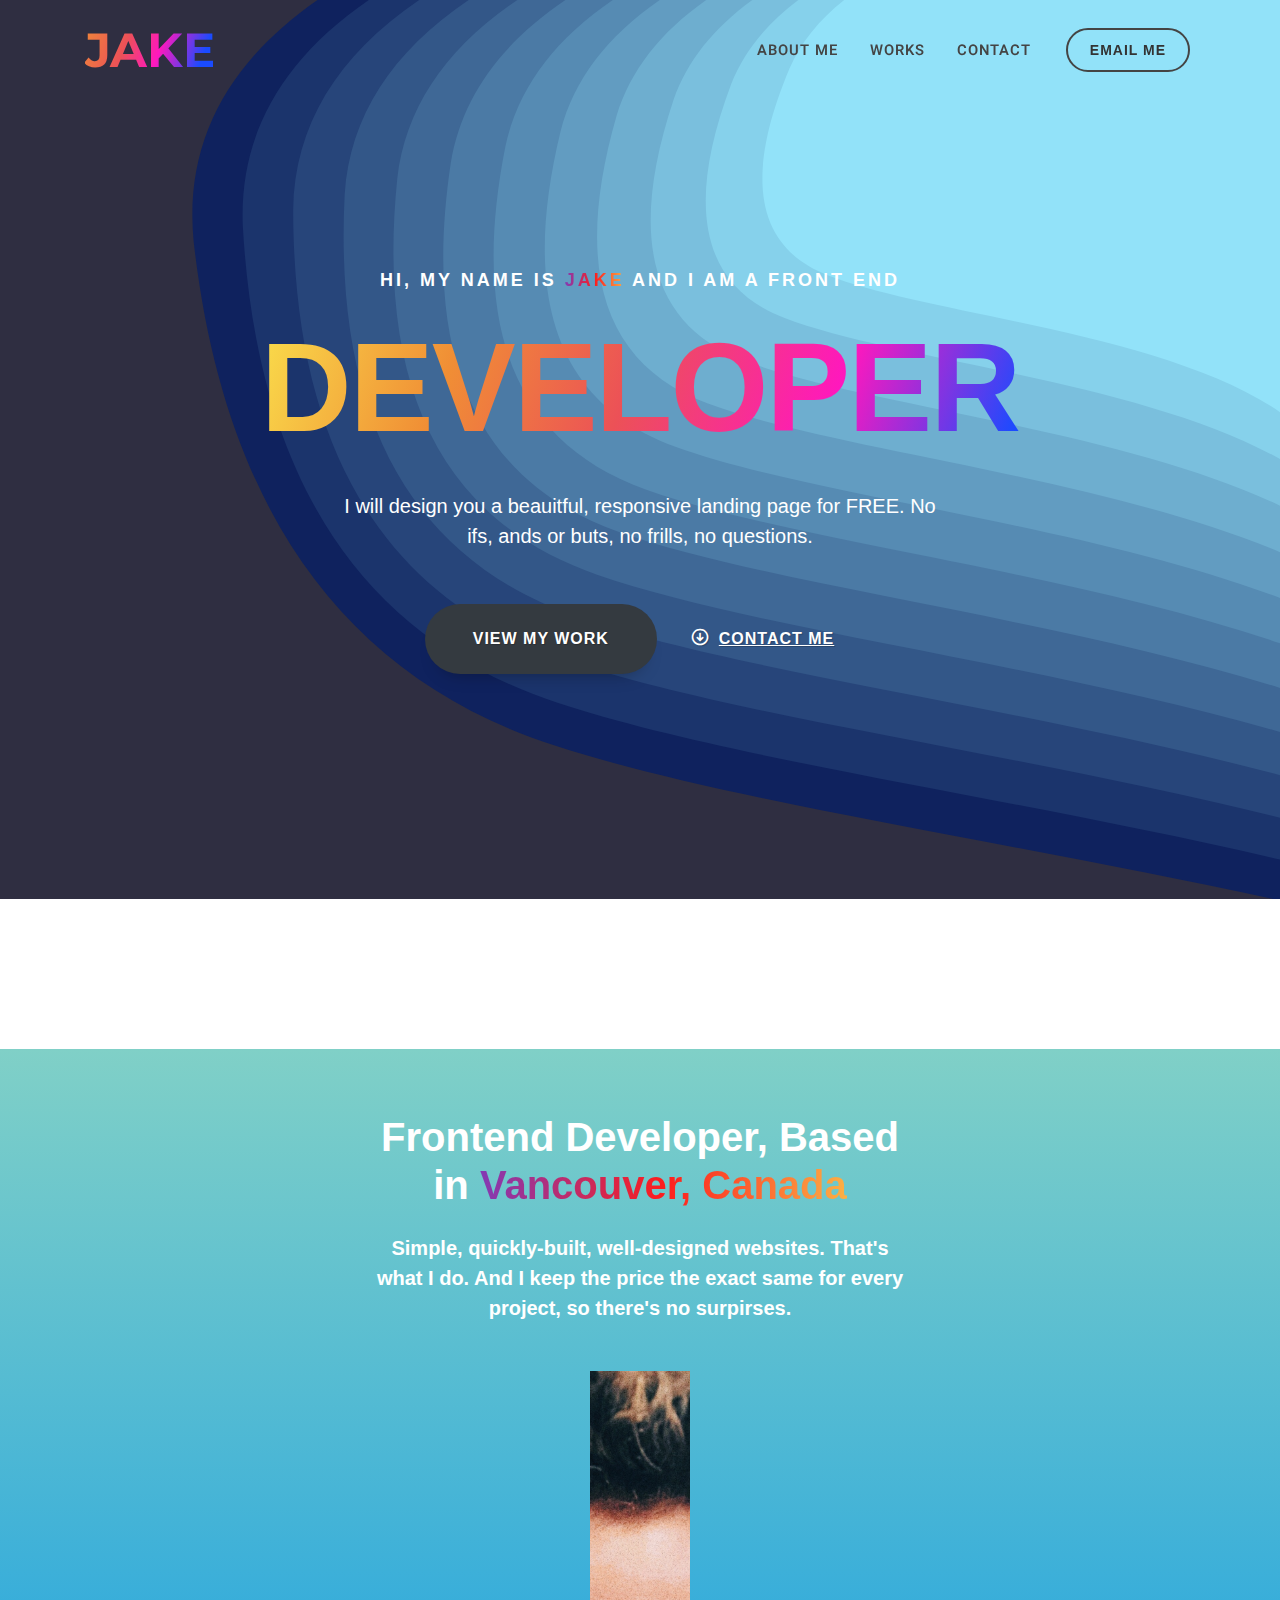
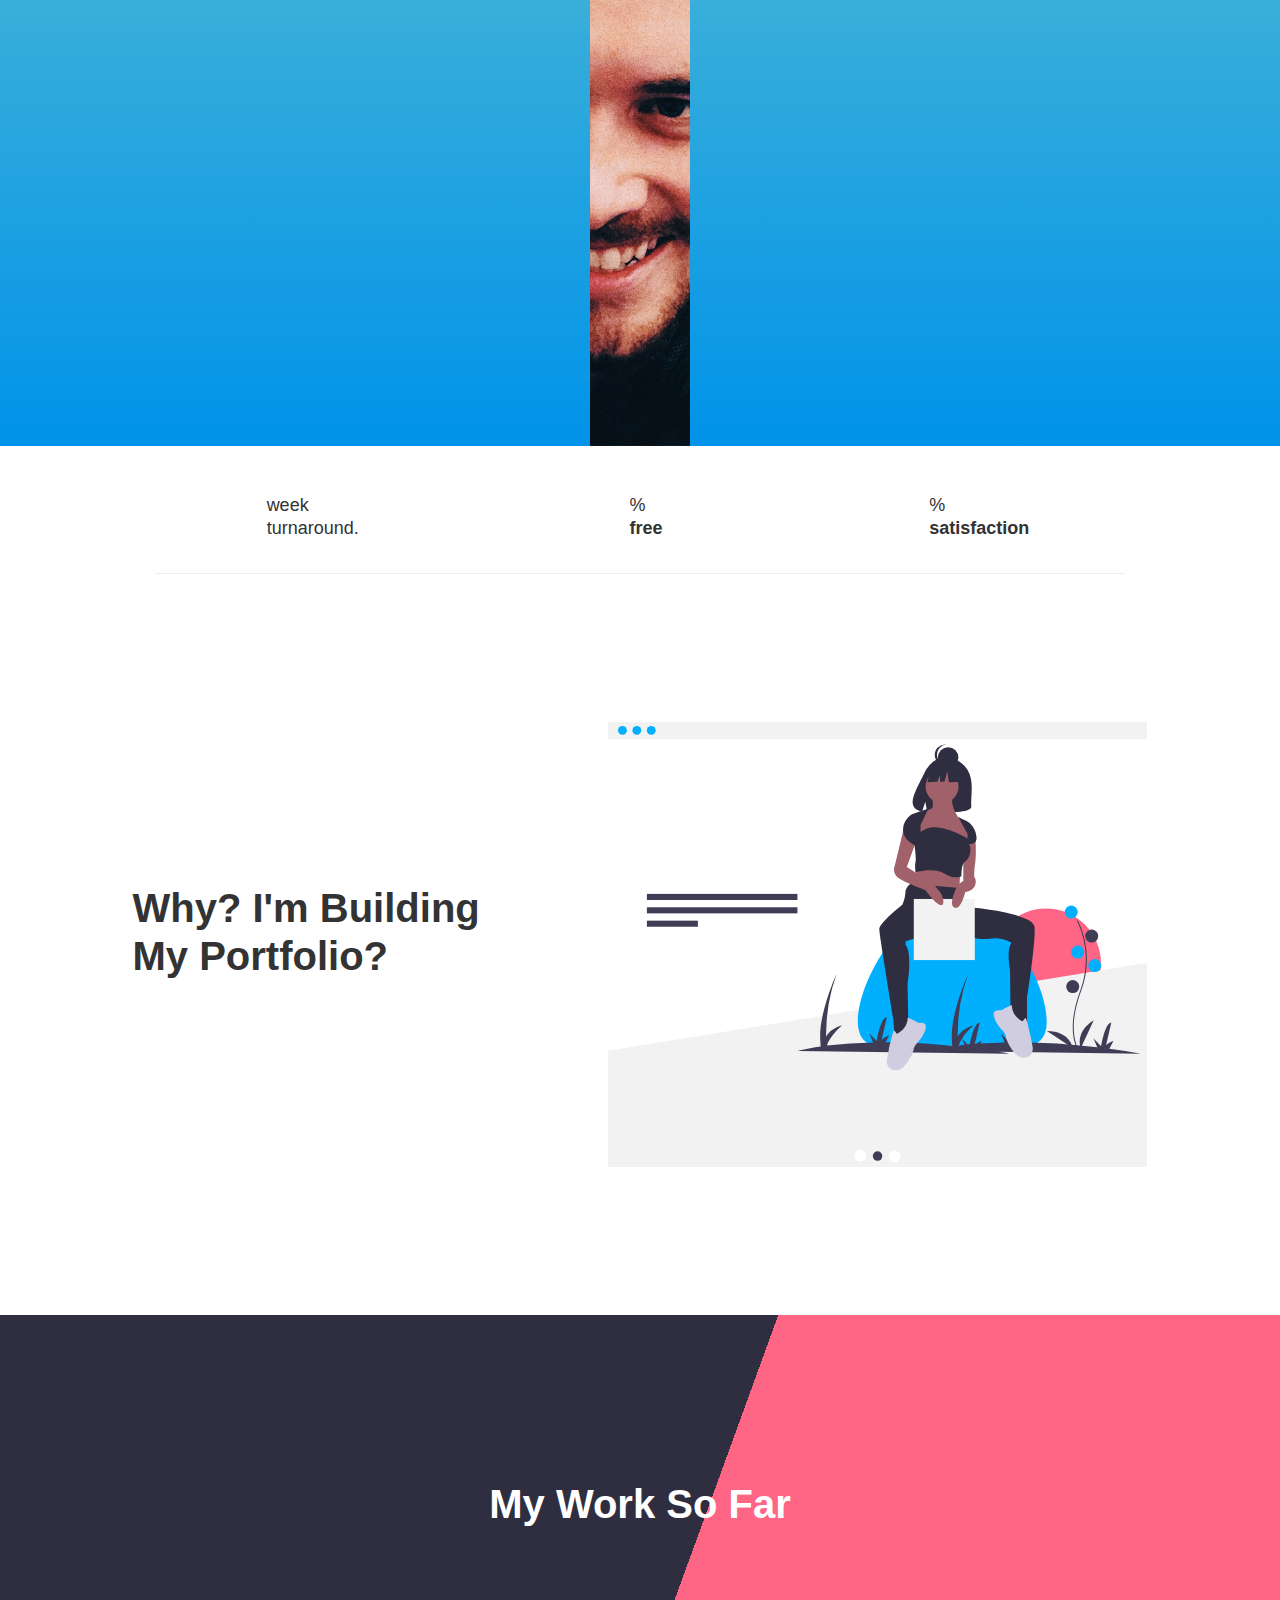
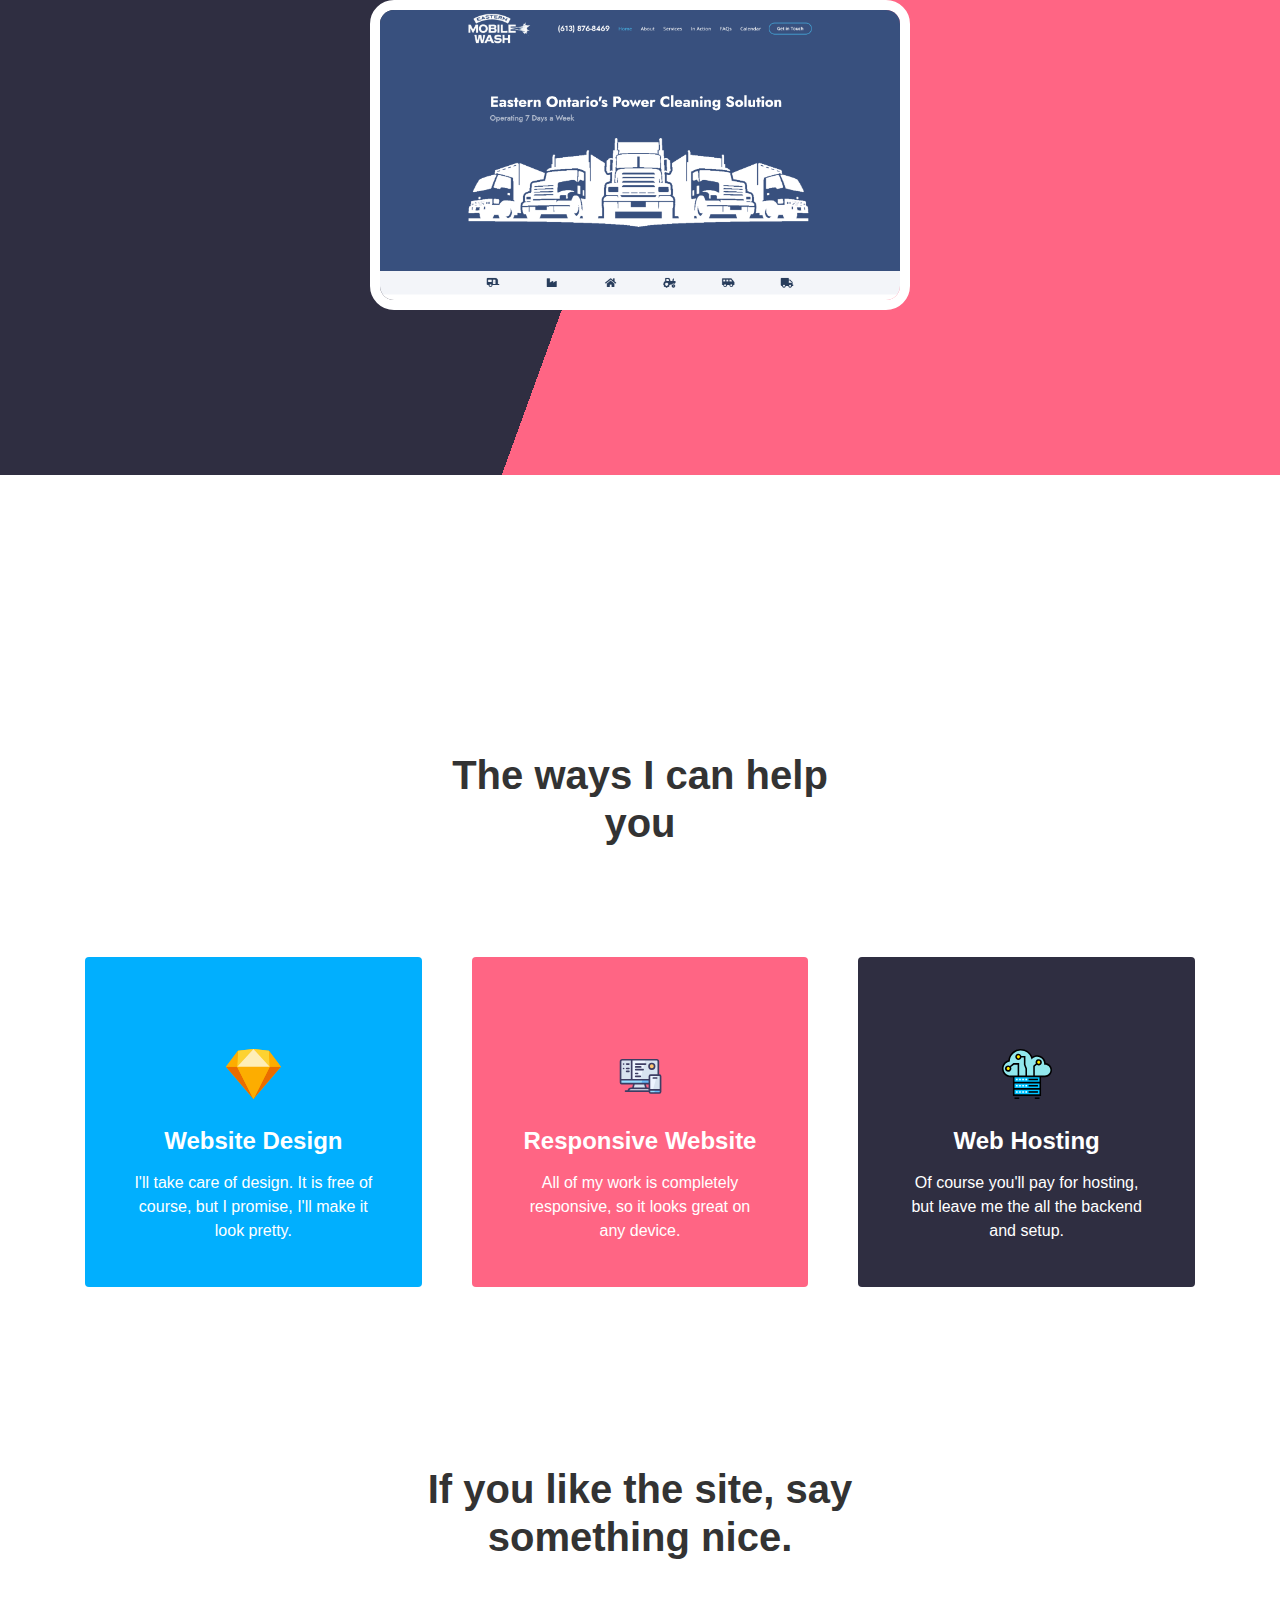
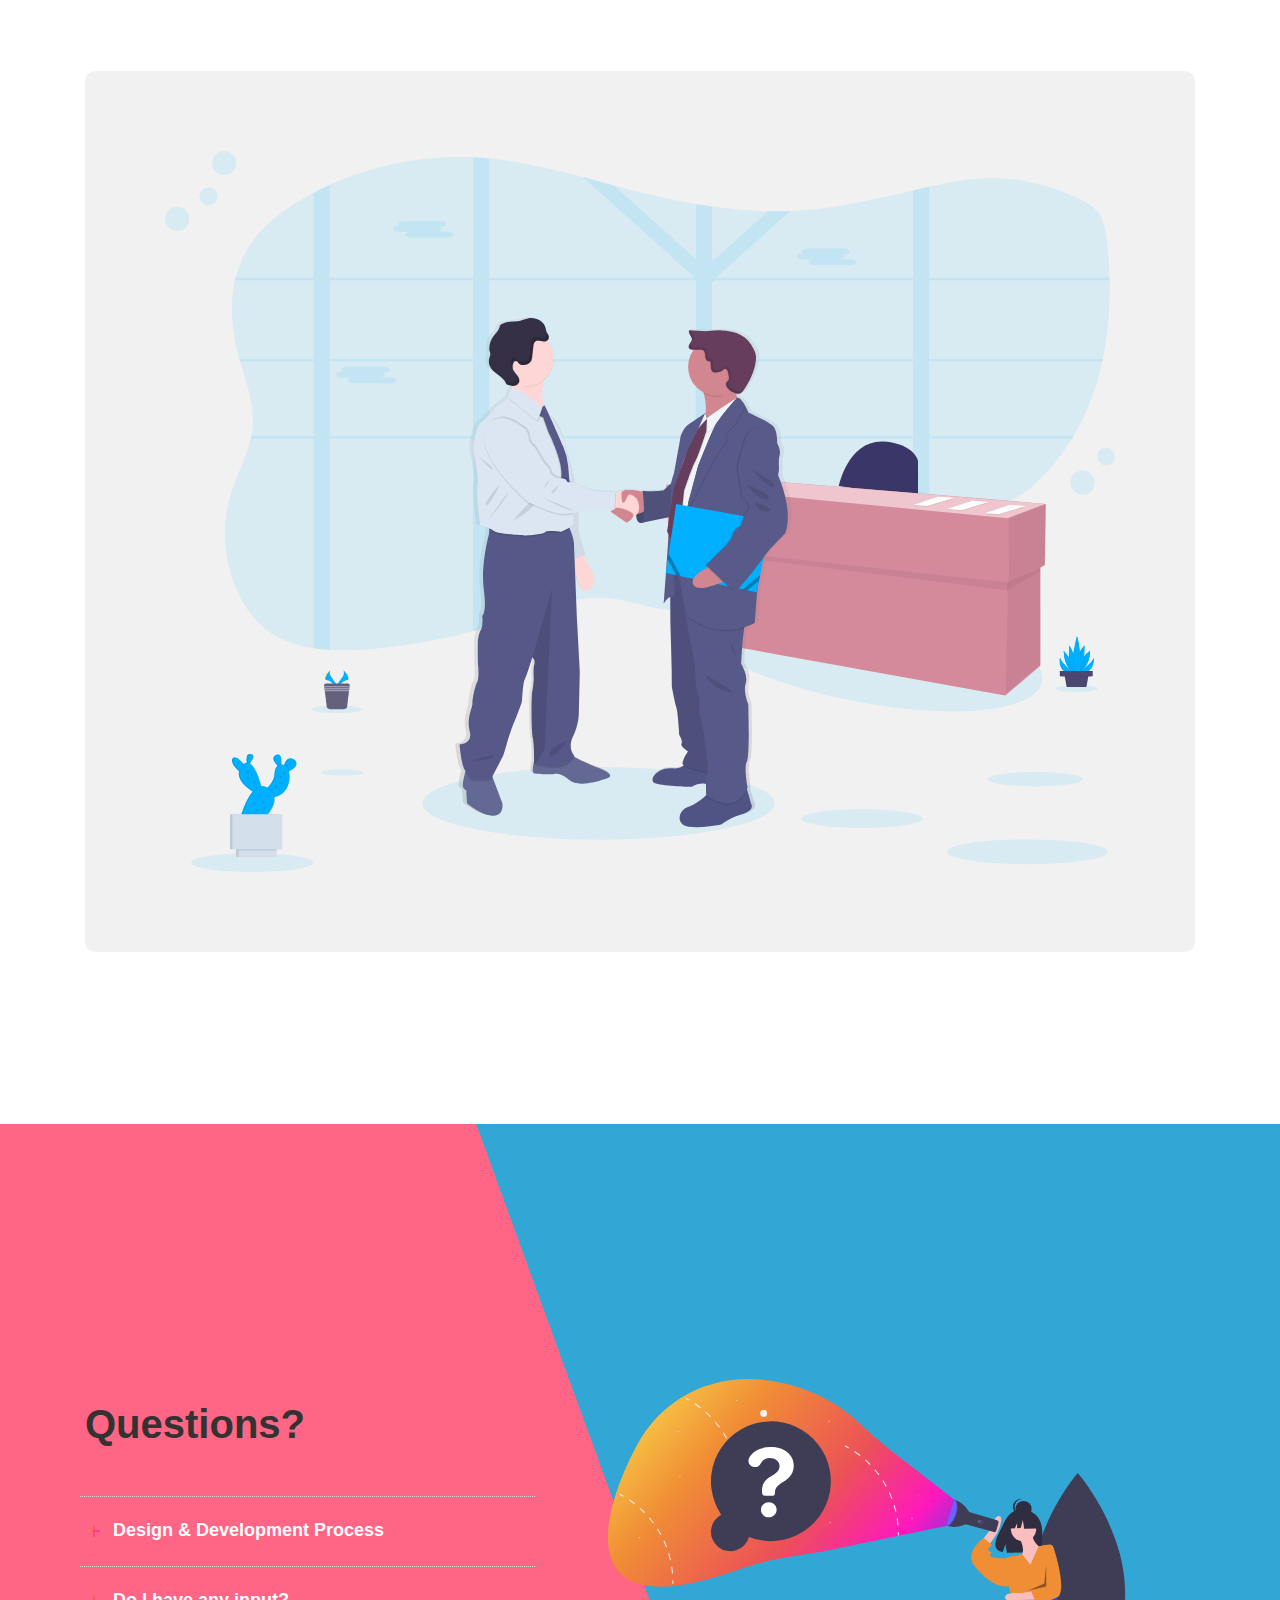
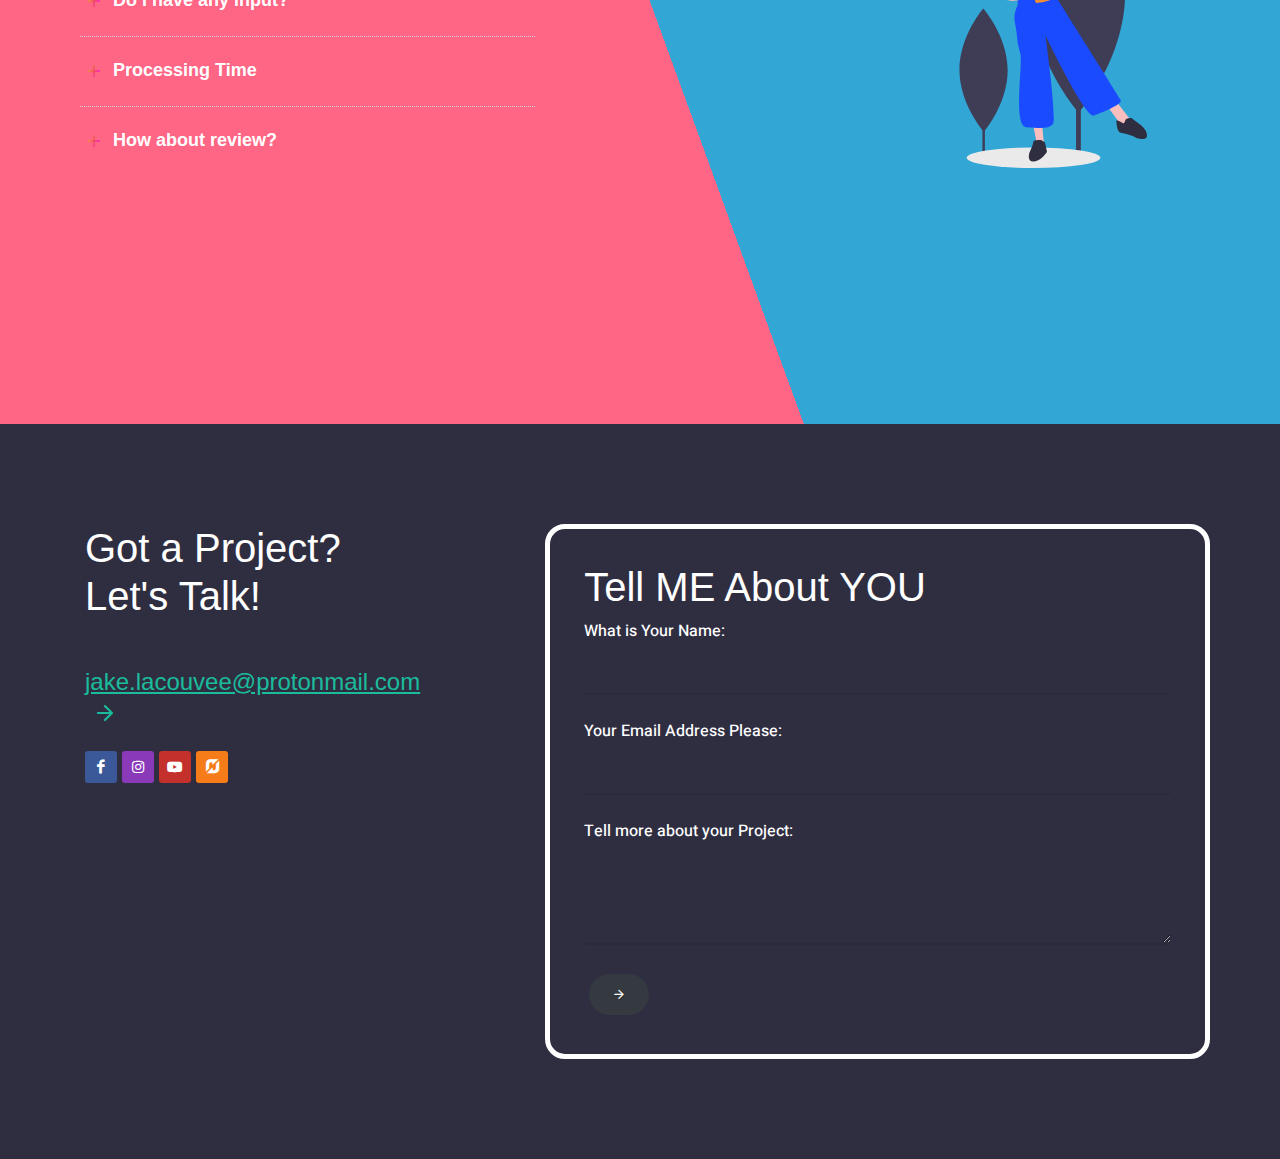
==== index.html @ fdf2be74 "seond commit" ====
<!DOCTYPE html>
<html dir="ltr" lang="en-US">
<head>

	<meta http-equiv="content-type" content="text/html; charset=utf-8" />
	<meta name="author" content="SemiColonWeb" />

	<!-- Stylesheets
	============================================= -->
	<link href="http://fonts.googleapis.com/css?family=Heebo:300,400,500,700,900" rel="stylesheet" type="text/css" />
	<link rel="stylesheet" href="css/bootstrap.css" type="text/css" />
	<link rel="stylesheet" href="style.css" type="text/css" />

	<link rel="stylesheet" href="css/dark.css" type="text/css" />
	<link rel="stylesheet" href="css/font-icons.css" type="text/css" />
	<link rel="stylesheet" href="css/animate.css" type="text/css" />
	<link rel="stylesheet" href="css/magnific-popup.css" type="text/css" />

	<link rel="stylesheet" href="css/custom.css" type="text/css" />

	<!-- Freelancer Demo Specific Stylesheet -->
	<link rel="stylesheet" href="demos/freelancer/css/fonts.css" type="text/css" />
	<link rel="stylesheet" href="demos/freelancer/freelancer.css" type="text/css" />

	<meta name="viewport" content="width=device-width, initial-scale=1" />

	<link rel="stylesheet" href="css/colors.php?color=f7c25e" type="text/css" />
	<link rel="preconnect" href="https://fonts.gstatic.com">
	<link href="https://fonts.googleapis.com/css2?family=Merriweather+Sans:ital,wght@1,800&display=swap" rel="stylesheet">
	<link rel="preconnect" href="https://fonts.gstatic.com">
	<link href="https://fonts.googleapis.com/css2?family=Bubblegum+Sans&family=Merriweather+Sans:ital,wght@1,800&display=swap" rel="stylesheet">

	<!-- google fonts -->
	
	<link rel="preconnect" href="https://fonts.gstatic.com">
	<link href="https://fonts.googleapis.com/css2?family=Montserrat:ital,wght@0,100;0,200;0,300;0,400;0,500;0,600;0,700;0,800;0,900;1,100;1,200;1,300;1,400;1,500;1,600;1,700;1,800;1,900&display=swap" rel="stylesheet">

	<!-- Document Title
	============================================= -->
	<title>LaCouvee Creative</title>

</head>

<body class="stretched">

	<!-- Document Wrapper
	============================================= -->
	<div id="wrapper" class="clearfix">

		<!-- Header
		============================================= -->
		<header id="header" class="border-bottom-0 no-sticky transparent-header">
			<div id="header-wrap">
				<div class="container">
					<div class="header-row">

						<!-- Logo
						============================================= -->
						<!-- <div id="logo">
							<a href="demo-freelancer.html" class="standard-logo"><img src="demos/freelancer/images/logo.png" alt="Canvas Logo"></a>
							<a href="demo-freelancer.html" class="retina-logo"><img src="demos/freelancer/images/logo@2x.png" alt="Canvas Logo"></a>
						</div>#logo end -->
						<div href="demo-freelancer.html" class="gradient-text" id="logo">JAKE</div>

						<div class="header-misc">
							<a href="mailto:jake.lacouvee@protonmail.com" class="button button-border rounded-pill">Email Me</a>
						</div>

						<div id="primary-menu-trigger">
							<svg class="svg-trigger" viewBox="0 0 100 100"><path d="m 30,33 h 40 c 3.722839,0 7.5,3.126468 7.5,8.578427 0,5.451959 -2.727029,8.421573 -7.5,8.421573 h -20"></path><path d="m 30,50 h 40"></path><path d="m 70,67 h -40 c 0,0 -7.5,-0.802118 -7.5,-8.365747 0,-7.563629 7.5,-8.634253 7.5,-8.634253 h 20"></path></svg>
						</div>

						<!-- Primary Navigation
						============================================= -->
						<nav class="primary-menu">

							<ul class="menu-container">
								<li class="menu-item"><a class="menu-link" href="demo-freelancer-about.html"><div>About me</div></a></li>
								<li class="menu-item"><a class="menu-link" href="demo-freelancer-works.html"><div>Works</div></a></li>
								<li class="menu-item"><a class="menu-link" href="#" data-scrollto="#footer" data-easing="easeInOutExpo" data-speed="1250" data-offset="70"><div>Contact</div></a></li>
							</ul>

						</nav><!-- #primary-menu end -->

					</div>
				</div>
			</div>
		</header><!-- #header end -->

		<!-- Slider
		============================================= -->
		<section id="slider" class="slider-element min-vh-md-100 py-4 include-header" style="background: #FFF url('images/cool-background-2.svg') repeat top center; background-size: cover; background-color:#2F2E41;">
			
			<div class="slider-inner ">
				<div class="vertical-middle slider-element-fade">
					<div class="container text-center py-5 col-10">
						<div class="emphasis-title mb-2">
							<h4 class="text-uppercase ls3 font-weight-bolder mb-0">Hi, My Name is <span class="gradient-text gradient-horizon">Jake</span> and I am a front end</h4>
							<h1>
								
									<div class="oc-item gradient-text gradient-red-yellow text-uppercase">Developer</div>
									<!-- <div class="oc-item gradient-text gradient-red-yellow text-uppercase">Designer</div> -->
								
							</h1>
						</div>
						<!-- <div class="d-flex align-items-center justify-content-center mb-5">
							<img src="demos/freelancer/images/face.svg" alt="Face" width="60">
							<span class="text-uppercase font-weight-bold ml-3">SemiColonWeb</span>
						</div> -->
						<div class="mx-auto lead-text"  style="max-width: 600px">
							<p class="lead font-weight-normal mb-5">I will design you a beauitful, responsive landing page for FREE. No ifs, ands or buts, no frills, no questions.</p>
							<a href="demo-freelancer-works.html" class="button button-dark button-hero h-translatey-3 tf-ts button-reveal overflow-visible bg-dark text-right"><span>View my Work</span><i class="icon-line-arrow-right"></i></a>
							<a href="#" data-scrollto="#footer" data-easing="easeInOutExpo" data-speed="1250" data-offset="70" class="button button-large  bg-transparent m-0"><i class="icon-line2-arrow-down font-weight-bold"></i> <u>Contact Me</u></a>
						</div>
					</div>
				</div>
			</div>
		</section><!-- #slider end -->

		<!-- Content
		============================================= -->
		<section id="content">

			<div class="content-wrap p-0">

				<div class="section web-designer mb-0 pt-3 pb-0" style="background-color: #F4F4F4; margin-top: 150px; overflow: visible;">
					<div class="shape-divider web-designer-divider" data-shape="wave" data-height="150" data-outside="true" data-flip-vertical="true" data-fill="#80CFC6"></div>
					<div class="container ">
						<div class="row justify-content-center text-center mt-5">
							<div class="col-lg-6">
								<div>
									<h3 class="font-weight-bolder h1 mb-4" style="color:white;">Frontend Developer, Based in <span class="gradient-text gradient-horizon">Vancouver, Canada</span></h3>
									<p class="mb-5 lead font-weight-bold" style="color:white;" >Simple, quickly-built, well-designed websites. That's what I do. And I keep the price the exact same for every project, so there's no surpirses.</p>
								</div>
							</div>
						</div>
					</div>
					<div class="d-flex justify-content-center position-relative">
						<div class="parallax min-vh-75" style="background-image: url('jake-portrait.JPG'); background-size: cover; background-position: center center;" data-bottom-top="width: 40vw" data-center-top="width: 100vw;">
							<div class="row align-items-center justify-content-center h-100">
								<div class="col-auto text-center">
									<a href="#" class="display-4 font-weight-bolder text-white d-inline-block mx-4 h-op-08 op-ts"><u></u></a>
									<a href="#" class="display-4 font-weight-bolder text-white d-inline-block mx-4 h-op-08 op-ts"><u></u></a>
								</div>
							</div>
						</div>
						<div class="shape-divider" data-shape="wave" data-position="bottom"></div>
					</div>
				</div>

				<div class="container" style="max-width: 1000px">
					<div class="row col-mb-30 mt-5">
						<div class="col-md-4">
							<div class="d-flex align-items-center justify-content-center">
								<div class="counter counter-xlarge text-dark font-weight-bolder"><span data-from="1" data-to="1" data-refresh-interval="2" data-speed="600"></span></div>
								<span>week<br>turnaround.</span>
							</div>
						</div>

						<div class="col-md-4">
							<div class="d-flex align-items-center justify-content-center">
								<div class="counter counter-xlarge text-dark font-weight-bolder"><span data-from="4" data-to="100" data-refresh-interval="50" data-speed="1500"></span></div>
								<span>% <br><strong>FREE</strong></span>
							</div>
						</div>

						<div class="col-md-4">
							<div class="d-flex align-items-center justify-content-center">
								<div class="counter counter-xlarge text-dark font-weight-bolder"><span data-from="5" data-to="100" data-refresh-interval="30" data-speed="1200"></span></div>
								<span>% <br><strong>SATISFACTION</strong></span>
							</div>
						</div>
					</div>
					<div class="line line-sm mb-0"></div>
				</div>

				<div class="section bg-transparent py-5">
					<div class="container">
						<div class="row align-items-center justify-content-around">
							<div class="col-lg-4">
								<h3 class="font-weight-bolder h1 mb-4">Why? I'm Building My Portfolio?</h3>

								<div id="oc-testi" class="owl-carousel testimonials-carousel carousel-widget mt-5" data-margin="0" data-items="1" data-pagi="true" data-nav="false">

									<div class="oc-item">
										<div class="testimonial border-0 shadow-none bg-transparent">
											<div class="testi-content">
												<p>I'll be graduating this summer from a web design program at a local university, and I plan to take a deep dive into the world of the web dev business. For that I need clients. Free clients.</p>
												
												
												<!-- <div class="testi-meta d-flex align-items-center">

													<img src="demos/freelancer/images/testi/face.jpg" alt="Face" width="30">
													<div>
														John Doe
														<span class="pl-0">XYZ Inc.</span>
													</div>
												</div> -->
											</div>
										</div>
									</div>

									<!-- <div class="oc-item">
										<div class="testimonial border-0 shadow-none bg-transparent">
											<div class="testi-content">
												<p>Dramatically mesh user friendly solutions whereas sticky human capital. Assertively fashion impactful "outside the box".</p>
												<div class="testi-meta d-flex align-items-center">
													<img src="demos/freelancer/images/testi/face2.jpg" alt="Face" width="30">
													<div>
														John Doe
														<span class="pl-0">XYZ Inc.</span>
													</div>
												</div>
											</div>
										</div>
									</div>

									<div class="oc-item">
										<div class="testimonial border-0 shadow-none bg-transparent">
											<div class="testi-content">
												<p>Progressively productivate customer directed meta-services without magnetic bandwidth.</p>
												<div class="testi-meta d-flex align-items-center">
													<img src="demos/freelancer/images/testi/face3.jpg" alt="Face" width="30">
													<div>
														John Doe
														<span class="pl-0">XYZ Inc.</span>
													</div>
												</div>
											</div>
										</div>
									</div> -->

								</div>
							</div>

							<div class="col-lg-6">
								<img src="portfolio.svg" alt="">
							</div>
						</div>
					</div>
				</div>

				<div class="clear"></div>


				<section>
				<div class="demo-page block">
			
					
				</section>
				
					<div class="container text">
						<div class="row align-items-end justify-content-between mb-5">
							<div class="say-nice col-lg-12">
								<div>
									<h3 class=" say-nice font-weight-bolder h1 mb-4">My Work So Far<br></h3>
									<!-- <p class="lead mb-0">Lorem ipsum dolor sit amet, consectetur adipisicing elit.</p> -->
								</div>
							</div>
							<!-- <div class="col-auto">
								<a href="demo-freelancer-works.html" class="button button-dark button-border rounded-pill">View All Works <i class="icon-line-arrow-right"></i></a>
							</div> -->
						</div>

						<div class="row justify-content-center col-mb-50">
							<div class="col-lg-6 h-translatey-3 tf-ts">
								<a href="https://easternmobilewash.ca/" class="portfolio-item" target="_blank">
									<div class="portfolio-image">
										<img src="wash-site.png" alt="Portfoio Item">
										<div class="bg-overlay">
											<div class="bg-overlay-content align-items-start justify-content-start flex-column px-5 py-4">
												<!-- <h3 class="mb-0 mt-1 example-text">Power Wash Company</h3> -->
												<!-- <h5>Media, Icons</h5> -->
											</div>
											<div class="bg-overlay-content align-items-start justify-content-end p-4">
												<div class="overlay-trigger-icon bg-dark text-white" data-hover-animate="fadeInDownSmall" data-hover-animate-out="fadeOutUpSmall" data-hover-speed="350"><i class="icon-line-link"></i></div>
											</div>
										</div>
									</div>
								</a>
							</div>
							</div> 
						</div>
							</section>
						</section>
<!-- 
							<div class="col-lg-6 h-translatey-3 tf-ts">
								<a href="demo-yoga.html" class="portfolio-item" target="_blank">
									<div class="portfolio-image">
										<img src="demos/freelancer/images/works/2.jpg" alt="Portfoio Item">
										<div class="bg-overlay">
											<div class="bg-overlay-content align-items-start justify-content-start flex-column px-5 py-4">
												<h3 class="mb-0 mt-1">Niche Demo Yoga</h3>
												<h5>Media, Icons</h5>
											</div>
											<div class="bg-overlay-content align-items-start justify-content-end p-4">
												<div class="overlay-trigger-icon bg-dark text-white" data-hover-animate="fadeInDownSmall" data-hover-animate-out="fadeOutUpSmall" data-hover-speed="350"><i class="icon-line-link"></i></div>
											</div>
										</div>
									</div>
								</a>
							</div>

							<div class="col-lg-6 h-translatey-3 tf-ts">
								<a href="demo-hostel.html" class="portfolio-item" target="_blank">
									<div class="portfolio-image">
										<img src="demos/freelancer/images/works/3.jpg" alt="Portfoio Item">
										<div class="bg-overlay">
											<div class="bg-overlay-content align-items-start justify-content-start flex-column px-5 py-4">
												<h3 class="mb-0 mt-1">Niche Demo Hostel</h3>
												<h5>Media, Icons</h5>
											</div>
											<div class="bg-overlay-content align-items-start justify-content-end p-4">
												<div class="overlay-trigger-icon bg-dark text-white" data-hover-animate="fadeInDownSmall" data-hover-animate-out="fadeOutUpSmall" data-hover-speed="350"><i class="icon-line-link"></i></div>
											</div>
										</div>
									</div>
								</a>
							</div>

							<div class="col-lg-6 h-translatey-3 tf-ts">
								<a href="demo-conference.html" class="portfolio-item" target="_blank">
									<div class="portfolio-image">
										<img src="demos/freelancer/images/works/4.jpg" alt="Portfoio Item">
										<div class="bg-overlay">
											<div class="bg-overlay-content align-items-start justify-content-start flex-column px-5 py-4">
												<h3 class="mb-0 mt-1">Niche Demo Conference</h3>
												<h5>Media, Icons</h5>
											</div>
											<div class="bg-overlay-content align-items-start justify-content-end p-4">
												<div class="overlay-trigger-icon bg-dark text-white" data-hover-animate="fadeInDownSmall" data-hover-animate-out="fadeOutUpSmall" data-hover-speed="350"><i class="icon-line-link"></i></div>
											</div>
										</div>
									</div>
								</a>
							</div> -->
						</div>

					</div>
				</div>

				<div class="clear"></div>

				<div class="section bg-transparent py-5">

					<div class="container">
						<div class="row align-items-end mb-5">
							<div class=" say-nice col-lg-5 m-auto">
								<h3 class="font-weight-bolder h1">The ways I can help you</h3>
								<p>Here's a little list of my mad skills.</p>
							</div>
						</div>

						<div  class="row gutter-50 mb-5 align-items-stretch">
							<div class="col-md-4">
								<div class="card d-flex align-items-end flex-column p-4 border-0" style="background-color: #01AFFE;">
									<div class="mt-5"></div>
									<div class="mt-auto">
										<div class="card-body">
											<img src="demos/freelancer/images/icons/sketch.svg" class="mb-4" height="50" alt="Image">
											<h3 class="card-title font-weight-bolder">Website Design</h3>
											<p class="card-text mb-0 mt-2">I'll take care of design. It is free of course, but I promise, I'll make it look pretty.</p>
										</div>
									</div>
								</div>
							</div>

							<div class="col-md-4">
								<div class="card d-flex align-items-end flex-column p-4 border-0" style="background-color: #FF6584;">
									<div class="mt-5"></div>
									<div class="mt-auto">
										<div class="card-body">
											<img src="demos/seo/images/icons/social.svg" alt="Image" class="mb-4" height="50">
											<h3 class="card-title font-weight-bolder">Responsive Website</h3>
											<p class="card-text mb-0 mt-2">All of my work is completely responsive, so it looks great on any device.</p>
										</div>
									</div>
								</div>
							</div>

							<!-- <div class="col-md-4">
								<div class="card d-flex align-items-end flex-column p-4 border-0" style="background-color: #FADCE4">
									<div class="mt-5"></div>
									<div class="mt-auto">
										<div class="card-body">
											<img src="demos/freelancer/images/icons/wp.png" height="50" alt="Image" class="mb-4">
											<h3 class="card-title font-weight-bolder">WordPress Website</h3>
											<p class="card-text mb-0 mt-2 font-weight-light">Objectively productivate interoperable process improvements after team building testing procedures. Distinctively architect resource-leveling portals.</p>
										</div>
									</div>
								</div>
							</div> -->

							<!-- <div class="col-md-4">
								<div class="card d-flex align-items-end flex-column p-4 border-0" style="background-color: #2F2E41">
									<div class="mt-5"></div>
									<div class="mt-auto">
										<div class="card-body">
											<img src="demos/seo/images/icons/seo.svg" height="50" alt="Image" class="mb-4">
											<h3 class="card-title font-weight-bolder">SEO Optimised</h3>
											<p class="card-text mb-0 mt-2 font-weight-light">I'll even set you up with proper meta tags and semantic HTML (You know, so Google likes you).</p>
										</div>
									</div>
								</div>
							</div> -->

							<div class="col-md-4">
								<div class="card d-flex align-items-end flex-column p-4 border-0" style="background-color: #2F2E41">
									<div class="mt-5"></div>
									<div class="mt-auto">
										<div class="card-body">
											<img src="demos/freelancer/images/icons/hosting.svg" height="50" alt="Image" class="mb-4">
											<h3 class="card-title font-weight-bolder">Web Hosting</h3>
											<p class="card-text mb-0 mt-2"> Of course you'll pay for hosting, but leave me the all the backend and setup.</p>
										</div>
									</div>
								</div>
							</div>

							<!-- <div class="col-md-4">
								<div class="card d-flex align-items-end flex-column p-4 border-0" style="background-color: #C9D6CF">
									<div class="mt-5"></div>
									<div class="mt-auto">
										<div class="card-body">
											<img src="demos/freelancer/images/icons/plugins.png" height="50" alt="Image" class="mb-4">
											<h3 class="card-title font-weight-bolder">Plugin Development</h3>
											<p class="card-text mb-0 mt-2 font-weight-light">Objectively productivate interoperable process improvements after team building testing procedures. Distinctively architect resource-leveling portals.</p>
										</div>
									</div>
								</div>
							</div> -->
						</div>
					</div>

					<div class="clear"></div>

					<div class="container mt-6 something-nice">
						<div class="row align-items-end">
							<div class="say-nice col-lg-6 m-auto">
								<h3 class="font-weight-bolder h1">If you like the site, say something nice.</h3>
								<p>Listen, I'm looking for a good review. I want to point future paying customers at your site so I can show off a little, hope you don't mind the atention.</p>
							</div>
						</div>
						<div class="section rounded-10 p-6 my-4" style="background-color: #F1F1F1;">
							<div class="row justify-content-between align-items-center col-mb-50">
								<div class="col-12 center"><img src="business-deal.svg" alt="Clients"></div>
							</div>
						</div>
					</div>
				</div>

				<div class="section m-0 q-and-a">
					<div class="shape-divider" data-shape="wave-4" data-height="150" id="shape-divider-6017"><svg xmlns="http://www.w3.org/2000/svg" viewBox="0 0 1280 140" preserveAspectRatio="none"><path class="shape-divider-fill" fill="#F8F7F2" d="M0 51.76c36.21-2.25 77.57-3.58 126.42-3.58 320 0 320 57 640 57 271.15 0 312.58-40.91 513.58-53.4V0H0z" opacity="0.3"></path><path class="shape-divider-fill" d="M0 24.31c43.46-5.69 94.56-9.25 158.42-9.25 320 0 320 89.24 640 89.24 256.13 0 307.28-57.16 481.58-80V0H0z" opacity="0.5"></path><path class="shape-divider-fill" d="M0 0v3.4C28.2 1.6 59.4.59 94.42.59c320 0 320 84.3 640 84.3 285 0 316.17-66.85 545.58-81.49V0z"></path></svg></div>
					<div class="container q-and-a-container">
						<div class="row align-items-center">
							<div class="col-lg-5">
								<h3 class="font-weight-bolder h1 my-5">Questions?<br></h3>
								<div class="accordion" data-collapsible="true">

									<div class="accordion-header">
										<div class="accordion-icon">
											<i class="accordion-closed icon-line-plus color gradient-text gradient-red-yellow"></i>
											<i class="accordion-open icon-line-minus color gradient-text gradient-red-yellow"></i>
										</div>
										<div class="accordion-title">
											Design &amp; Development Process
										</div>
									</div>
									<div class="accordion-content">I will design, develop, and implement hosting on a simple, gorgeous landing page. That's everything from start to finish.</div>

									<div class="accordion-header">
										<div class="accordion-icon">
											<i class="accordion-closed icon-line-plus color gradient-text gradient-red-yellow"></i>
											<i class="accordion-open icon-line-minus color gradient-text gradient-red-yellow"></i>
										</div>
										<div class="accordion-title">
											Do I have any input?
										</div>
									</div>
									<div class="accordion-content">Of course! Let's have a chat about what kind of branding you already have, and what kind of things you want your website to say. The more content you have to give me, the more I have to work with. If you have nothing that's fine too.</div>

									<div class="accordion-header" id="id-accordion-3">
										<div class="accordion-icon">
											<i class="accordion-closed icon-line-plus color gradient-text gradient-red-yellow"></i>
											<i class="accordion-open icon-line-minus color gradient-text gradient-red-yellow"></i>
										</div>
										<div class="accordion-title">
											Processing Time
										</div>
									</div>
									<div class="accordion-content">A simple 1-3 page landing site can be done in one week.</div>

									<div class="accordion-header" id="id-accordion-4">
										<div class="accordion-icon">
											<i class="accordion-closed icon-line-plus color gradient-text gradient-red-yellow"></i>
											<i class="accordion-open icon-line-minus color gradient-text gradient-red-yellow"></i>
										</div>
										<div class="accordion-title">
											How about review?
										</div>
									</div>
									<div class="accordion-content"> I am more than happy to have a review period. Your websie should be perfect so let's have a session or two after the site is finished to make some last minute tweeks.</div>

								</div>
							</div>

							<div class="col-lg-7">
								<img src="demos/freelancer/images/ask.svg" alt="FAQs" class="px-5">
							</div>
						</div>
					</div>
				</div>

				<div class="clear"></div>

			</div>

		</section><!-- #content end -->

		<!-- Footer
		============================================= -->
		<footer id="footer" class="border-0 page-bottom">

			<div class="container">
				<div class="footer-widgets-wrap  m-0">

					<div class="row justify-content-between">

						<div class="col-md-4">
							<div class="widget">

								<h3 class="h1 footer-h">Got a Project?<br>Let's Talk!</h3>
								<span class="text-black-50"></span>
								<a href="mailto:noreply@canvas.com" class="h4 mt-5 mb-4 d-block"><u>jake.lacouvee@protonmail.com</u> <i class="icon-line-arrow-right position-relative ml-2" style="top: 3px"></i></a>
								<div>
									<a href="http://facebook.com/semicolonweb" class="social-icon si-small si-colored si-facebook" target="_blank">
										<i class="icon-facebook"></i>
										<i class="icon-facebook"></i>
									</a>
									<a href="http://instagram.com/semicolonweb" class="social-icon si-small si-colored si-instagram" target="_blank">
										<i class="icon-instagram"></i>
										<i class="icon-instagram"></i>
									</a>
									<a href="http://youtube.com/semicolonweb" class="social-icon si-small si-colored si-youtube" target="_blank">
										<i class="icon-youtube"></i>
										<i class="icon-youtube"></i>
									</a>
									<a href="#" class="social-icon si-small si-colored si-flattr">
										<i class="icon-flattr"></i>
										<i class="icon-flattr"></i>
									</a>
								</div>

							</div>
						</div>

						<div class="col-md-7 form-custom">
							<h3 class="h1 footer-h">Tell ME About YOU</h3>
							<div class="form-widget" data-loader="button" data-alert-type="inline">

								<div class="form-result"></div>

								<form class="row mb-0" id="landing-enquiry" name="form-1" action="include/form.php" method="post" enctype="multipart/form-data" data-netlify="true">
									<div class="form-process"></div>
									<div class="col-12 form-group mb-4">
										<label>What is Your Name:</label>
										<input type="text" name="landing-enquiry-name" id="landing-enquiry-name" class="form-control border-form-control required" value="" style="color:white;">
									</div>
									<div class="col-12 form-group mb-4">
										<label>Your Email Address Please:</label>
										<input type="email" name="landing-enquiry-email" id="landing-enquiry-email" class="form-control border-form-control required" value="" style="color:white;">
									</div>
									<div class="col-12 form-group mb-4">
										<label>Tell more about your Project:</label>
										<textarea name="landing-enquiry-additional-requirements" id="landing-enquiry-additional-requirements" class="form-control border-form-control" cols="10" rows="3" style="color:white;"></textarea>
									</div>
									<div class="col-12 d-none">
										<input type="text" id="landing-enquiry-botcheck" name="landing-enquiry-botcheck" value="" style="color:white;"/>
									</div>
									<div class="col-12">
										<button type="submit" name="landing-enquiry-submit" class="button h-translatey-3 bg-dark rounded-pill"><i class="icon-line-arrow-right m-0"></i></button>
									</div>

									<input type="hidden" name="prefix" value="landing-enquiry-">
								</form>
							</div>
						</div>

					</div>

				</div>
			</div>

		</footer><!-- #footer end -->

	</div><!-- #wrapper end -->

	<!-- Go To Top
	============================================= -->
	<div id="gotoTop" class="icon-double-angle-up bg-white text-dark rounded-circle shadow"></div>

	<!-- External JavaScripts
	============================================= -->
	<script src="js/jquery.js"></script>
	<script src="js/plugins.min.js"></script>

	<!-- Footer Scripts
	============================================= -->
	<script src="js/functions.js"></script>

	<script>
		// Owl Carousel Scripts
		jQuery(window).on( 'pluginCarouselReady', function(){
			$('#oc-services').owlCarousel({
				items: 1,
				margin: 30,
				nav: false,
				dots: true,
				smartSpeed: 400,
				responsive:{
					576: { stagePadding: 30, items: 1 },
					768: { stagePadding: 30, items: 2 },
					991: { stagePadding: 150, items: 3 },
					1200: { stagePadding: 150, items: 3}
				},
			});
		});
	</script>

</body>
</html>
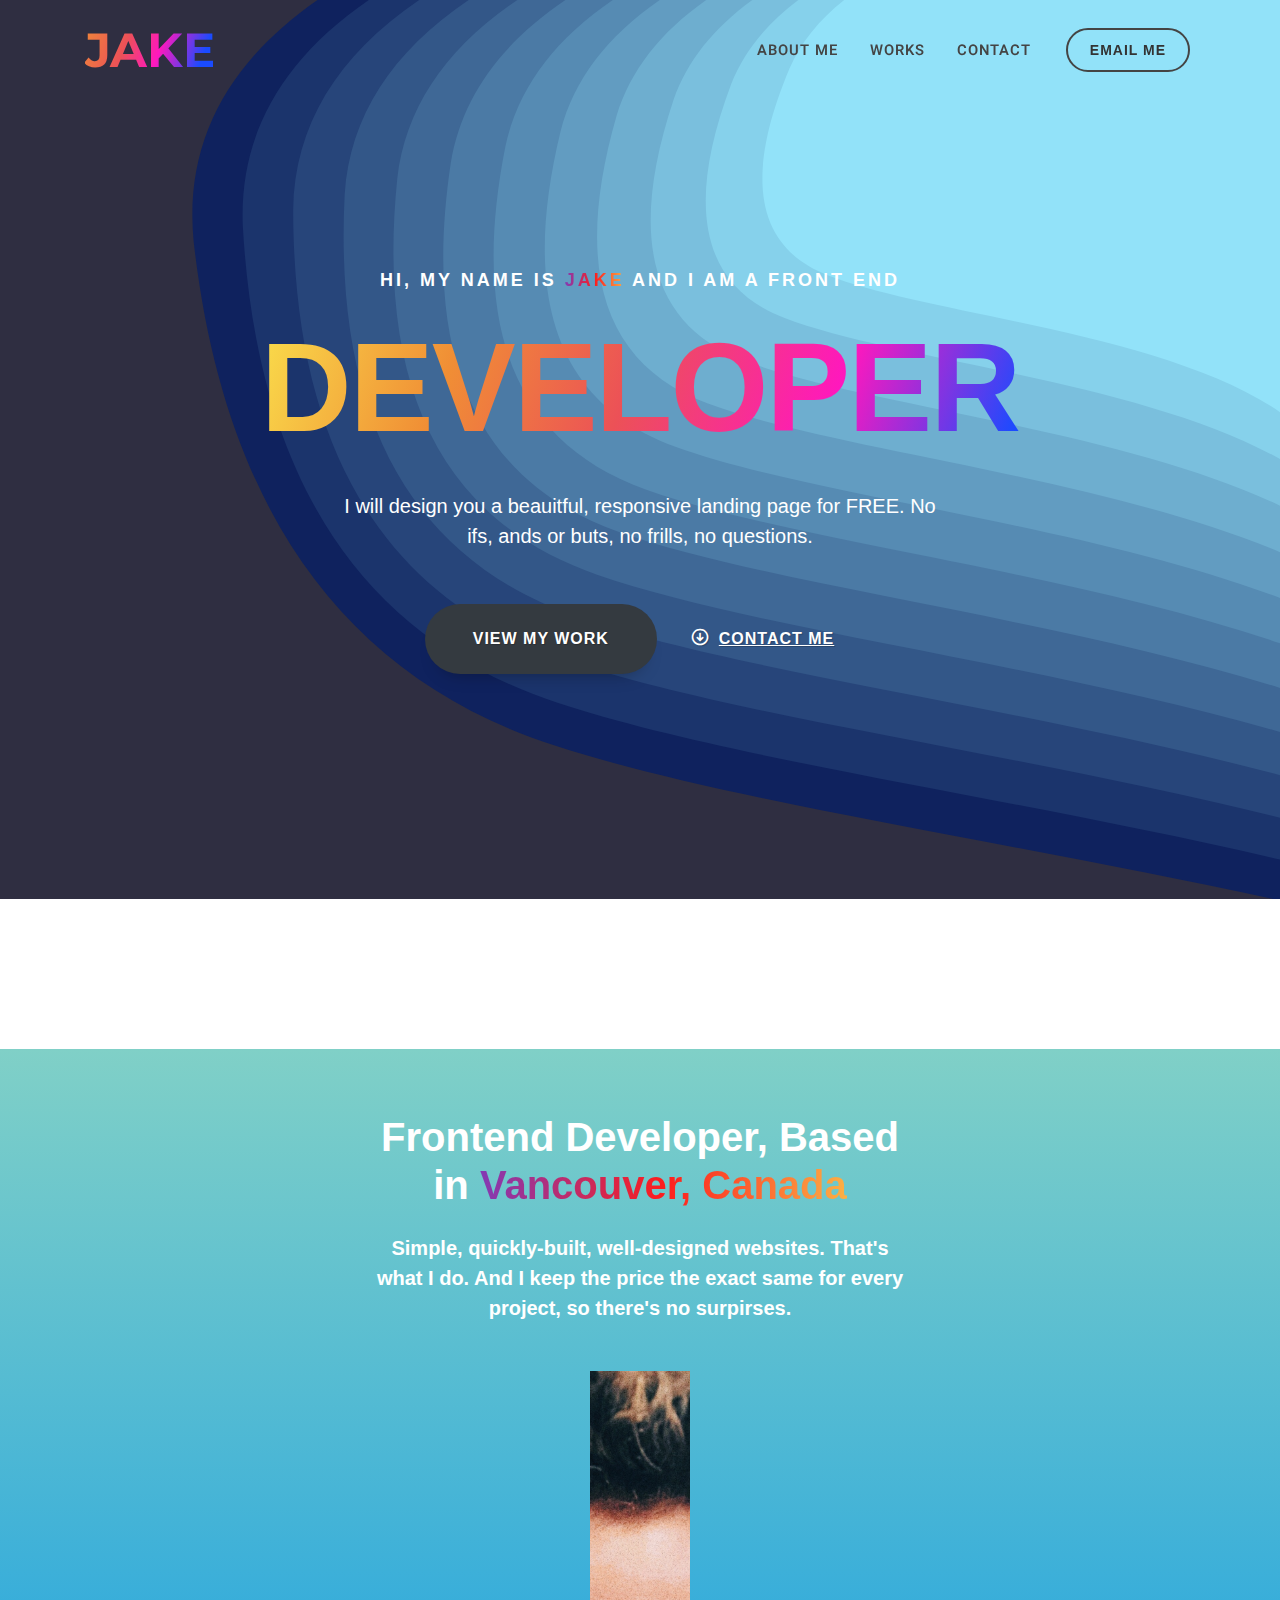
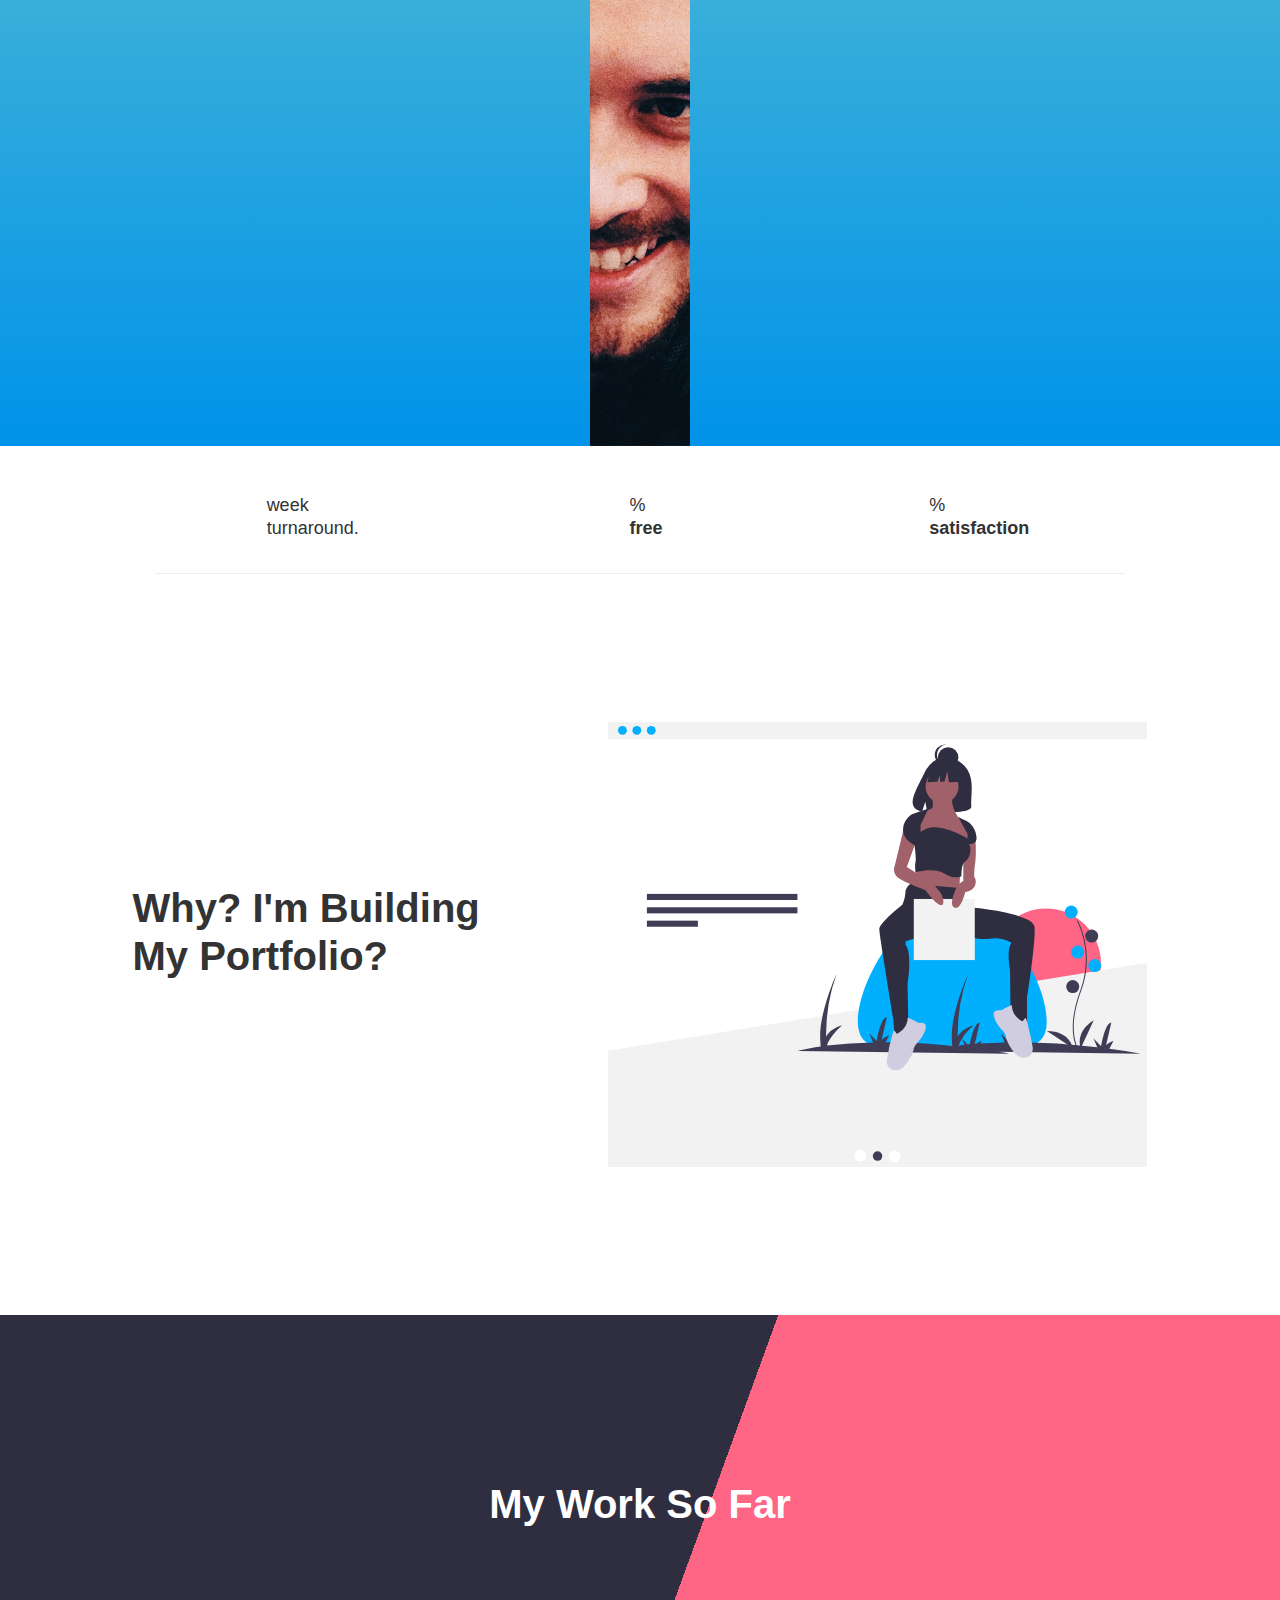
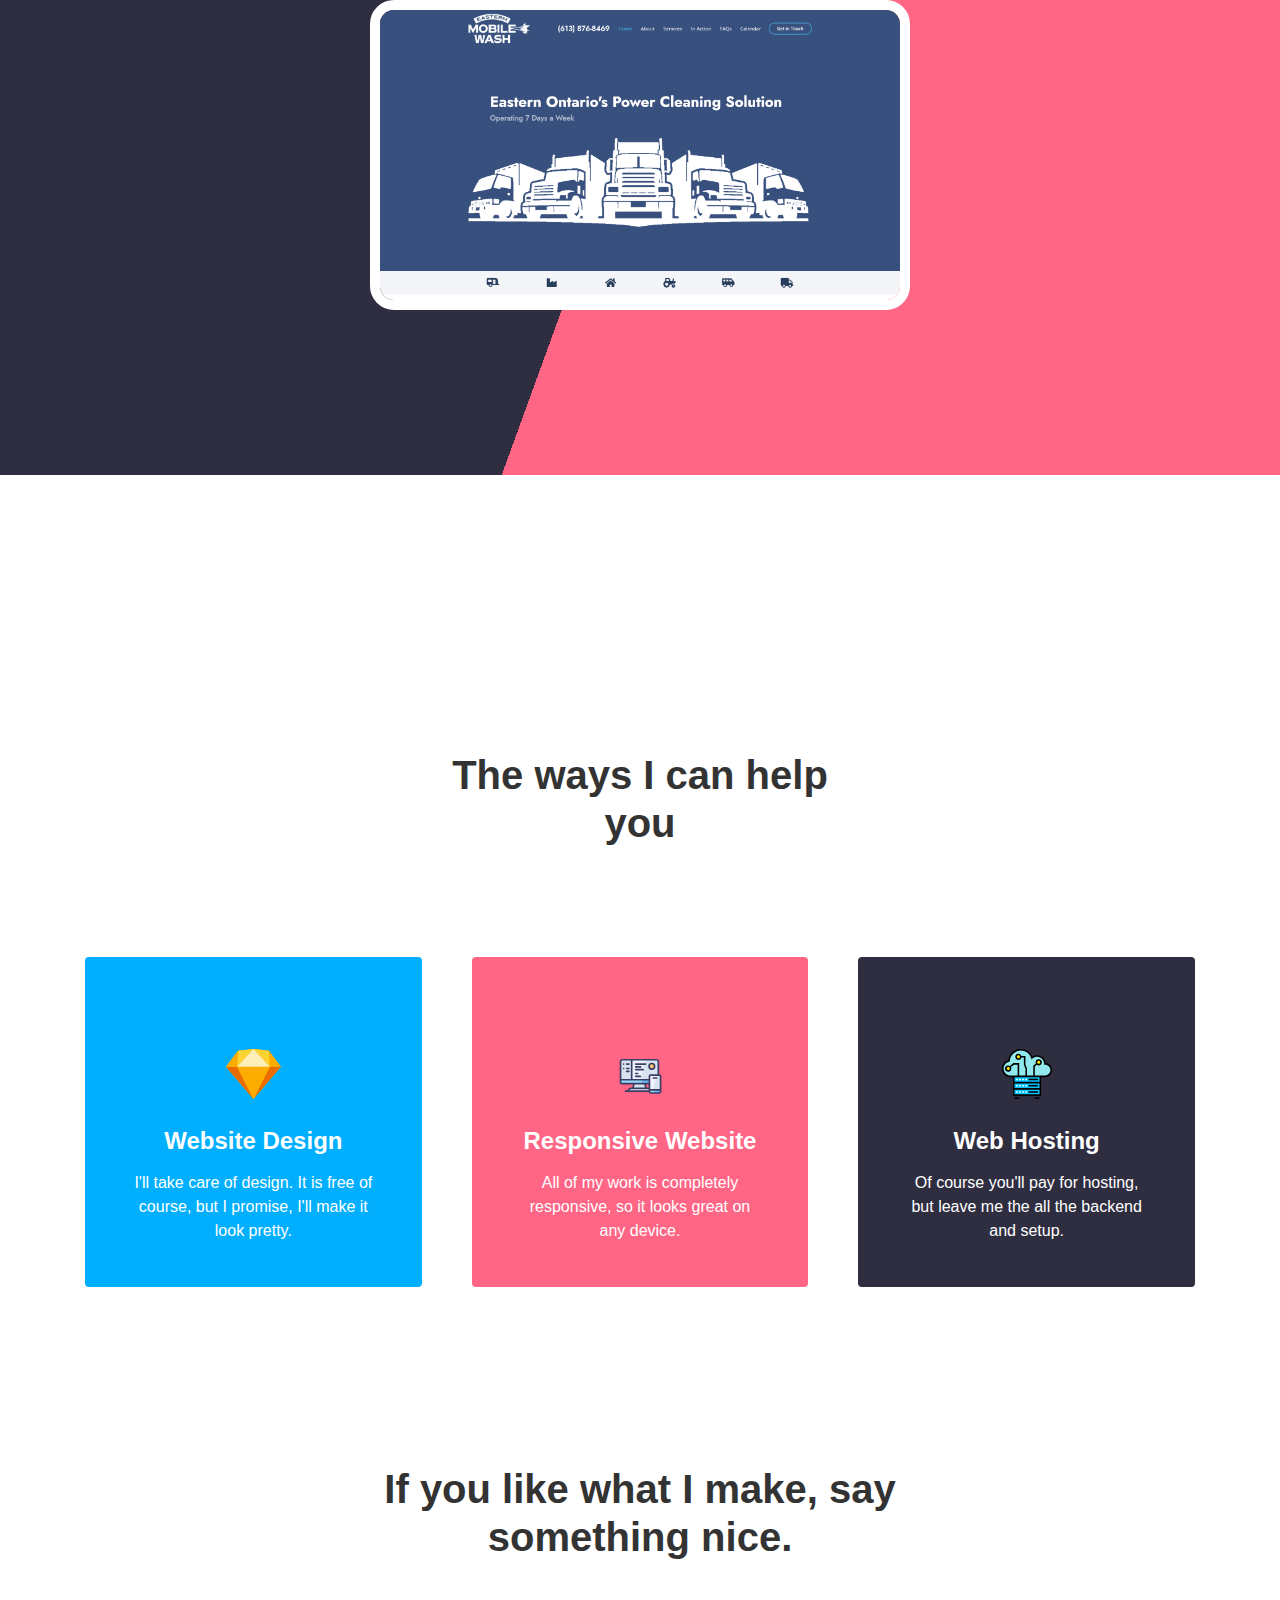
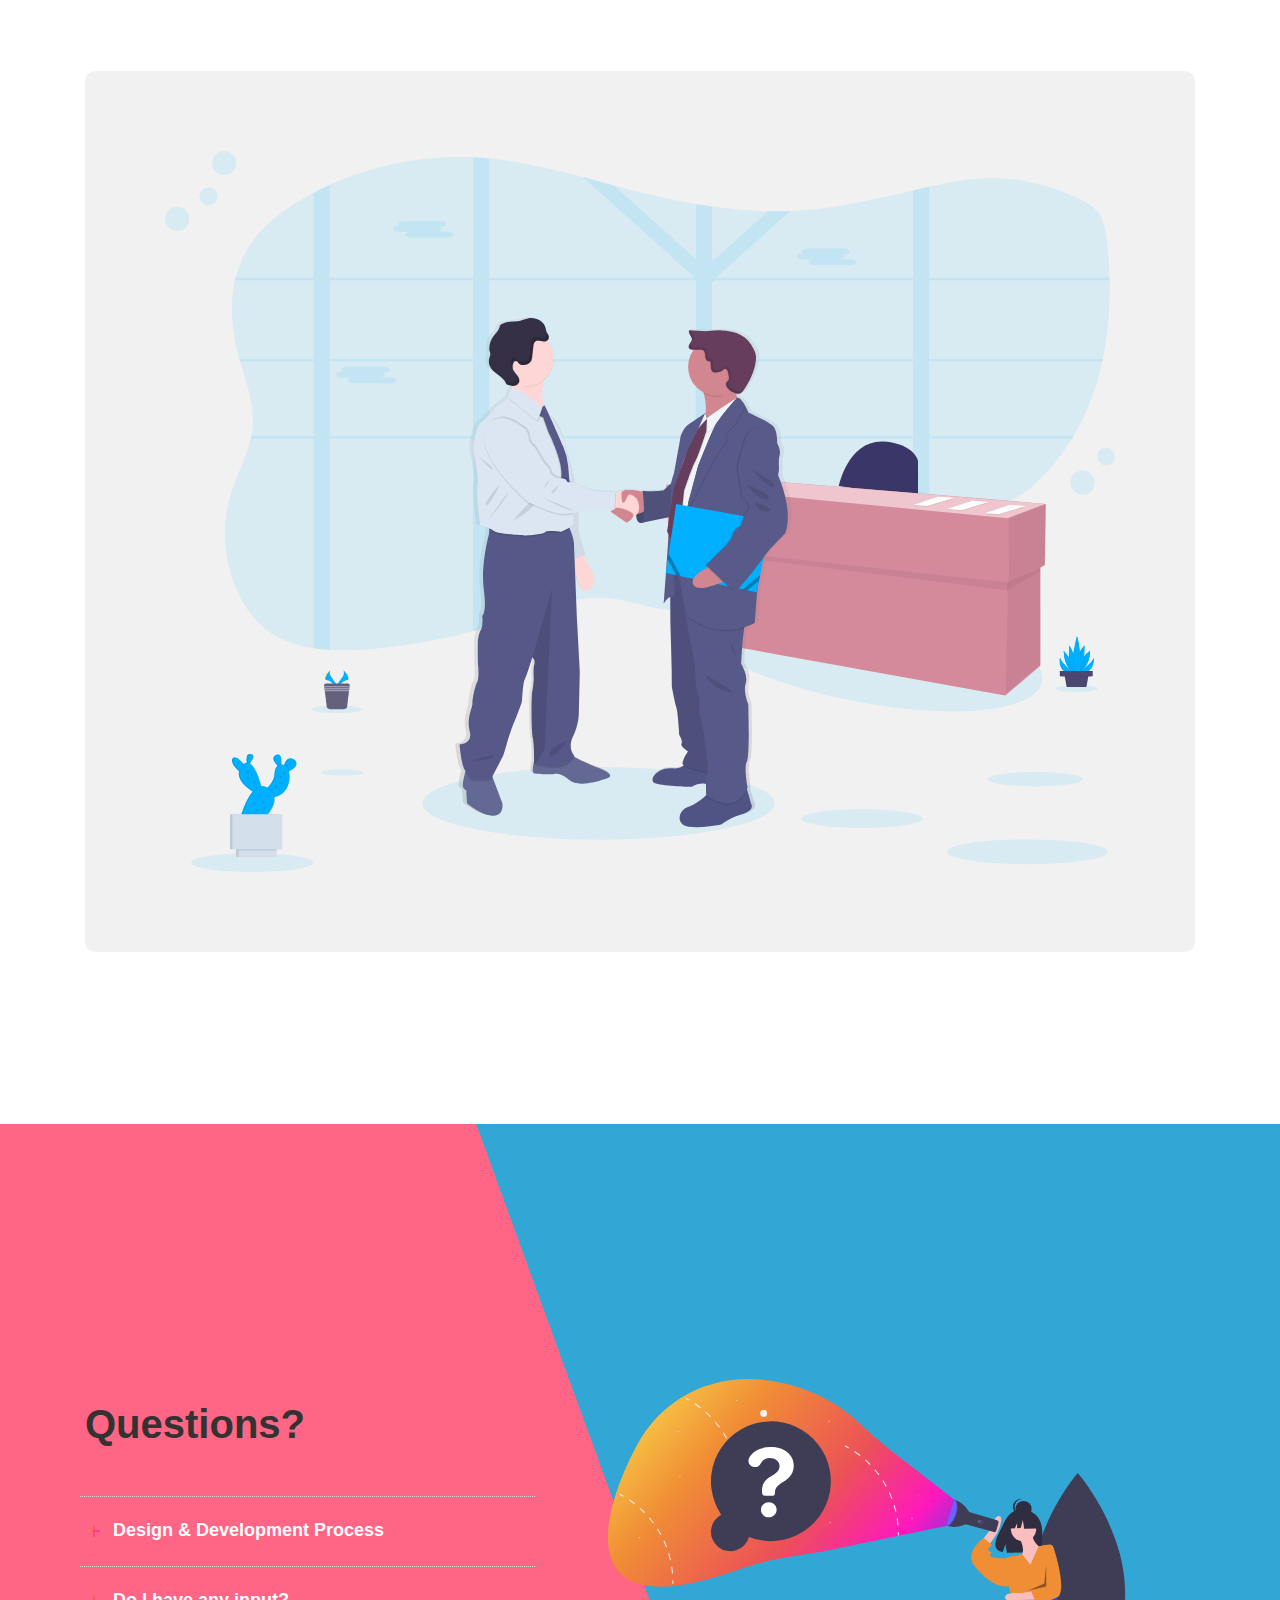
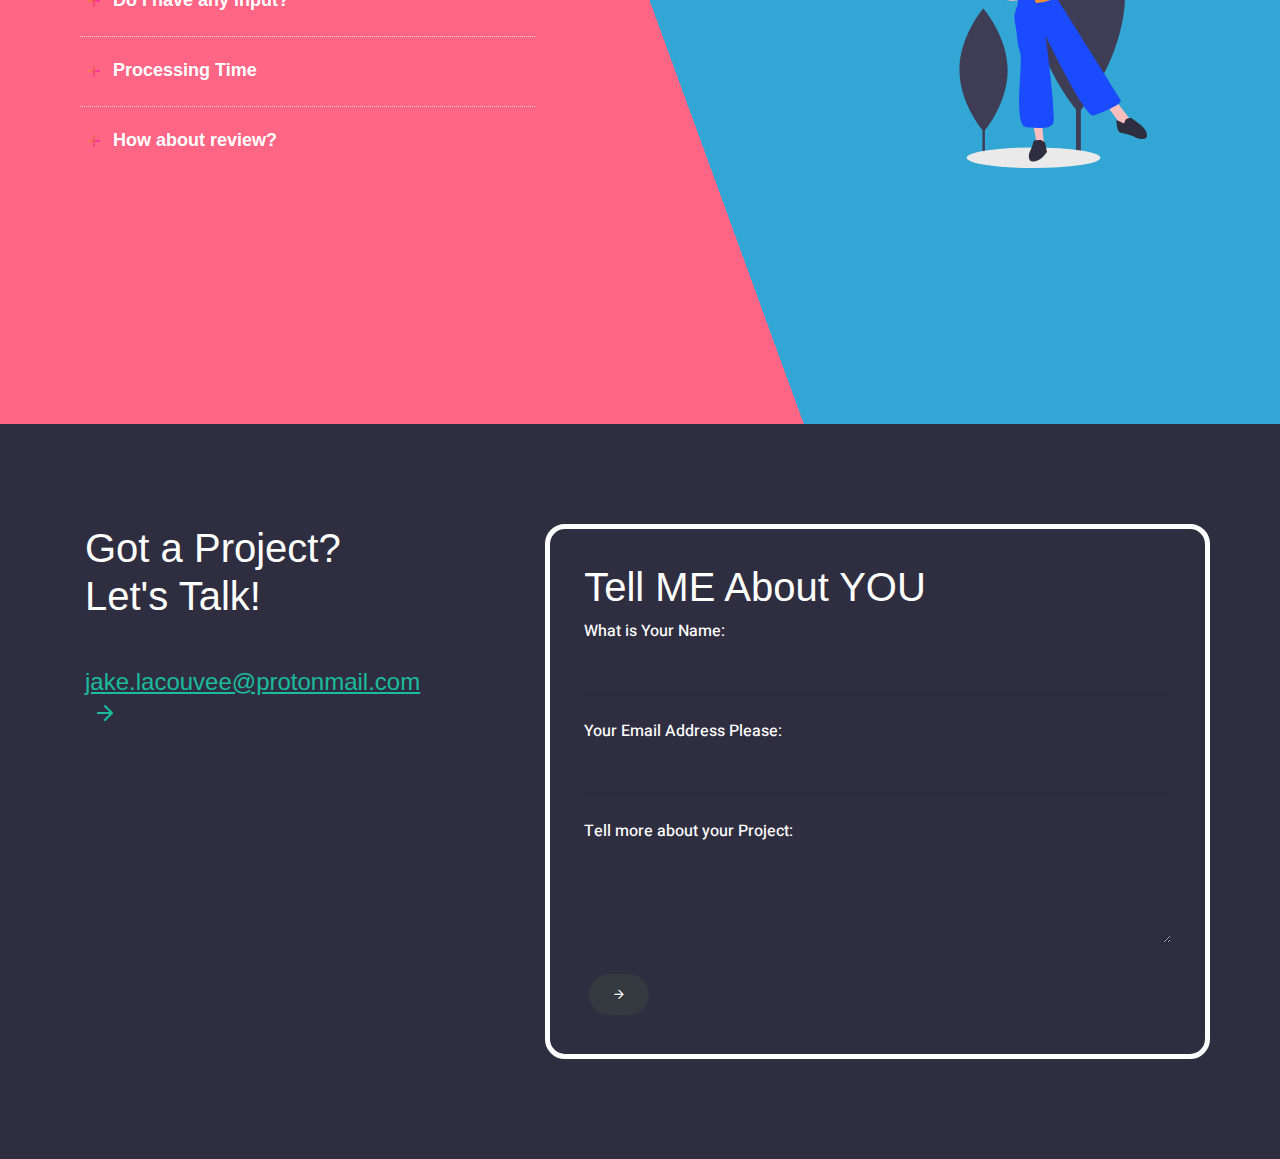
==== commit f5aa018c: "Add files via upload" ====
--- a/index.html
+++ b/index.html
@@ -37,7 +37,9 @@
 
 	<!-- Document Title
 	============================================= -->
-	<title>LaCouvee Creative</title>
+	<title>Jake Makes Websites</title>
+	<link rel="icon" type="image/png" href="images/jake-favicon.png">
+
 
 </head>
 
@@ -60,7 +62,8 @@
 							<a href="demo-freelancer.html" class="standard-logo"><img src="demos/freelancer/images/logo.png" alt="Canvas Logo"></a>
 							<a href="demo-freelancer.html" class="retina-logo"><img src="demos/freelancer/images/logo@2x.png" alt="Canvas Logo"></a>
 						</div>#logo end -->
-						<div href="demo-freelancer.html" class="gradient-text" id="logo">JAKE</div>
+						<div href="index.html" class="gradient-text" id="logo">JAKE</div>
+						<a href="index.html"><img src="images/jake-favicon" alt=""></a>
 
 						<div class="header-misc">
 							<a href="mailto:jake.lacouvee@protonmail.com" class="button button-border rounded-pill">Email Me</a>
@@ -437,7 +440,7 @@
 					<div class="container mt-6 something-nice">
 						<div class="row align-items-end">
 							<div class="say-nice col-lg-6 m-auto">
-								<h3 class="font-weight-bolder h1">If you like the site, say something nice.</h3>
+								<h3 class="font-weight-bolder h1">If you like what I make, say something nice.</h3>
 								<p>Listen, I'm looking for a good review. I want to point future paying customers at your site so I can show off a little, hope you don't mind the atention.</p>
 							</div>
 						</div>
@@ -526,31 +529,13 @@
 
 					<div class="row justify-content-between">
 
-						<div class="col-md-4">
+						<div class="col-md-4 footer-head">
 							<div class="widget">
 
 								<h3 class="h1 footer-h">Got a Project?<br>Let's Talk!</h3>
 								<span class="text-black-50"></span>
 								<a href="mailto:noreply@canvas.com" class="h4 mt-5 mb-4 d-block"><u>jake.lacouvee@protonmail.com</u> <i class="icon-line-arrow-right position-relative ml-2" style="top: 3px"></i></a>
-								<div>
-									<a href="http://facebook.com/semicolonweb" class="social-icon si-small si-colored si-facebook" target="_blank">
-										<i class="icon-facebook"></i>
-										<i class="icon-facebook"></i>
-									</a>
-									<a href="http://instagram.com/semicolonweb" class="social-icon si-small si-colored si-instagram" target="_blank">
-										<i class="icon-instagram"></i>
-										<i class="icon-instagram"></i>
-									</a>
-									<a href="http://youtube.com/semicolonweb" class="social-icon si-small si-colored si-youtube" target="_blank">
-										<i class="icon-youtube"></i>
-										<i class="icon-youtube"></i>
-									</a>
-									<a href="#" class="social-icon si-small si-colored si-flattr">
-										<i class="icon-flattr"></i>
-										<i class="icon-flattr"></i>
-									</a>
-								</div>
-
+								
 							</div>
 						</div>
 
--- a/style.css
+++ b/style.css
@@ -15152,7 +15152,7 @@
 }
 .web-designer-divider {
 	margin-top: -1px;
-	background-color: #10235D;
+	background-color: #2F2E41;
 }
 
 .shape-divider[data-position="bottom"] {
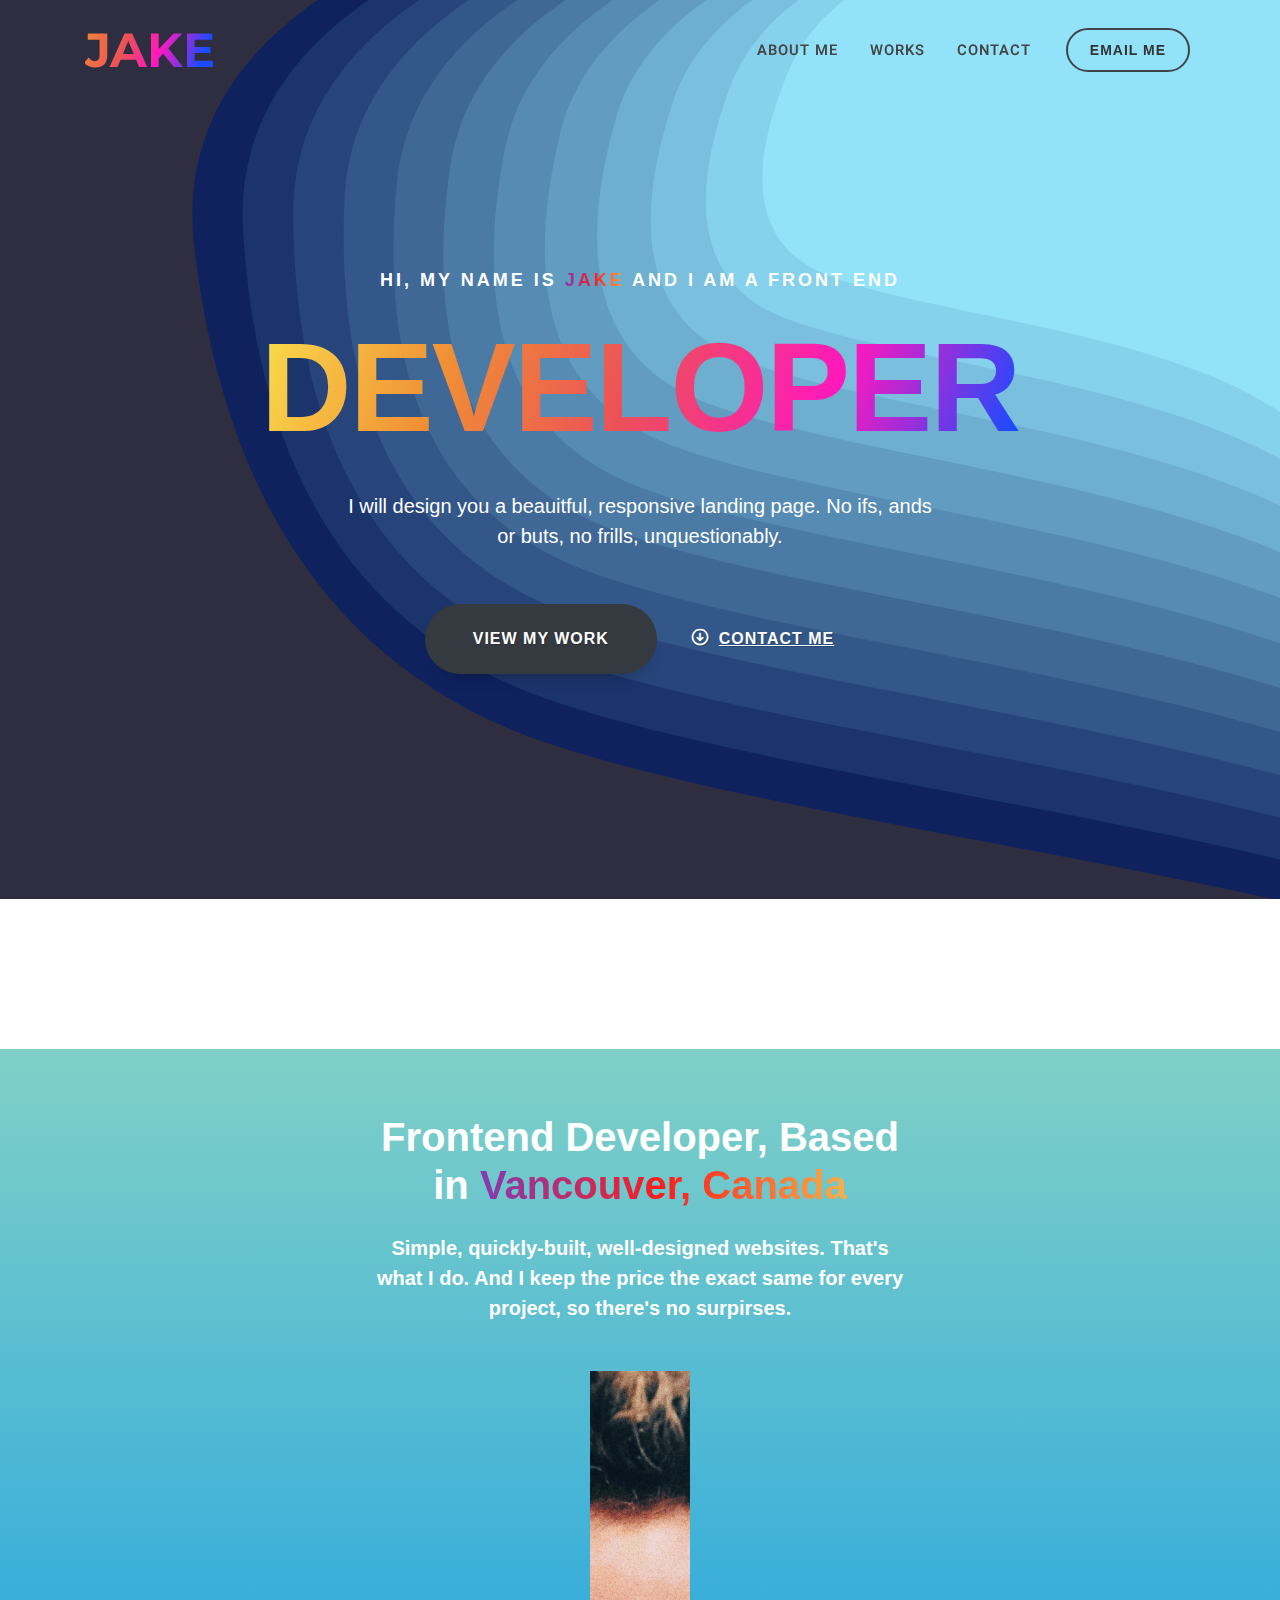
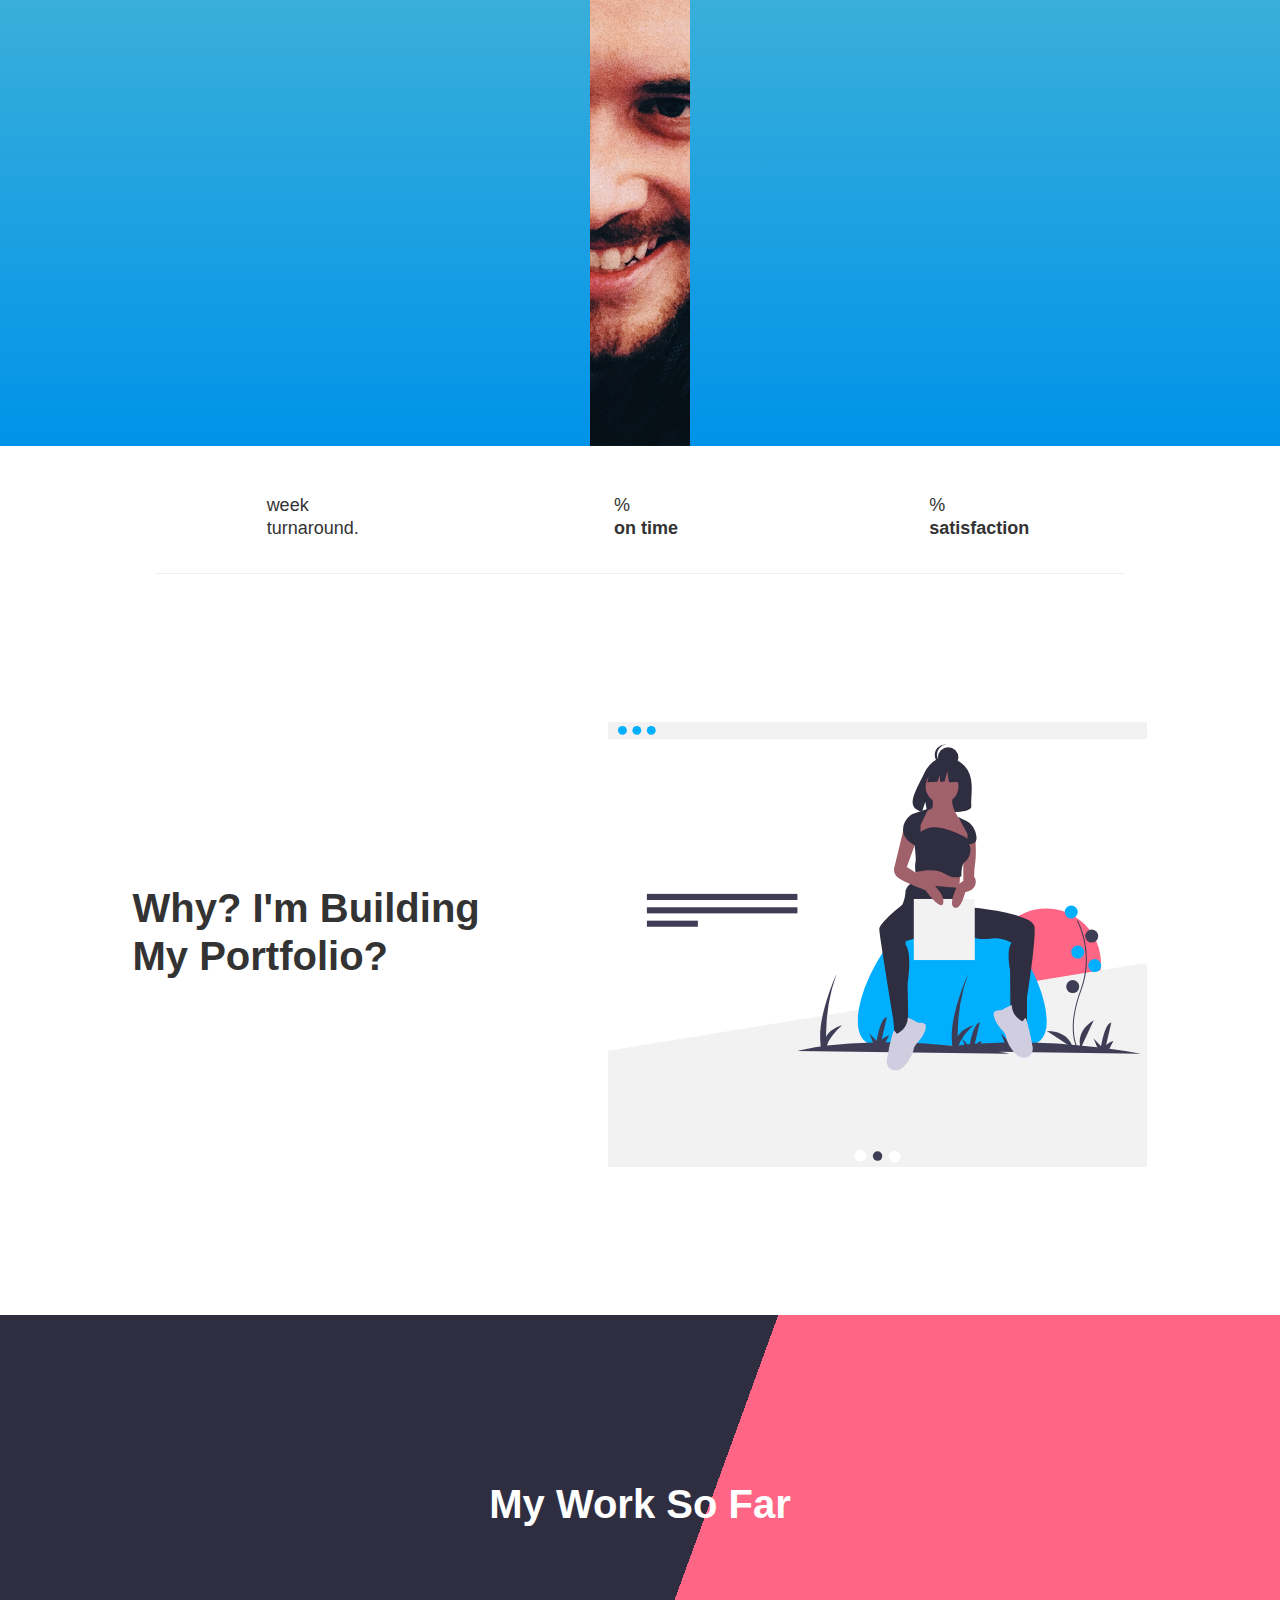
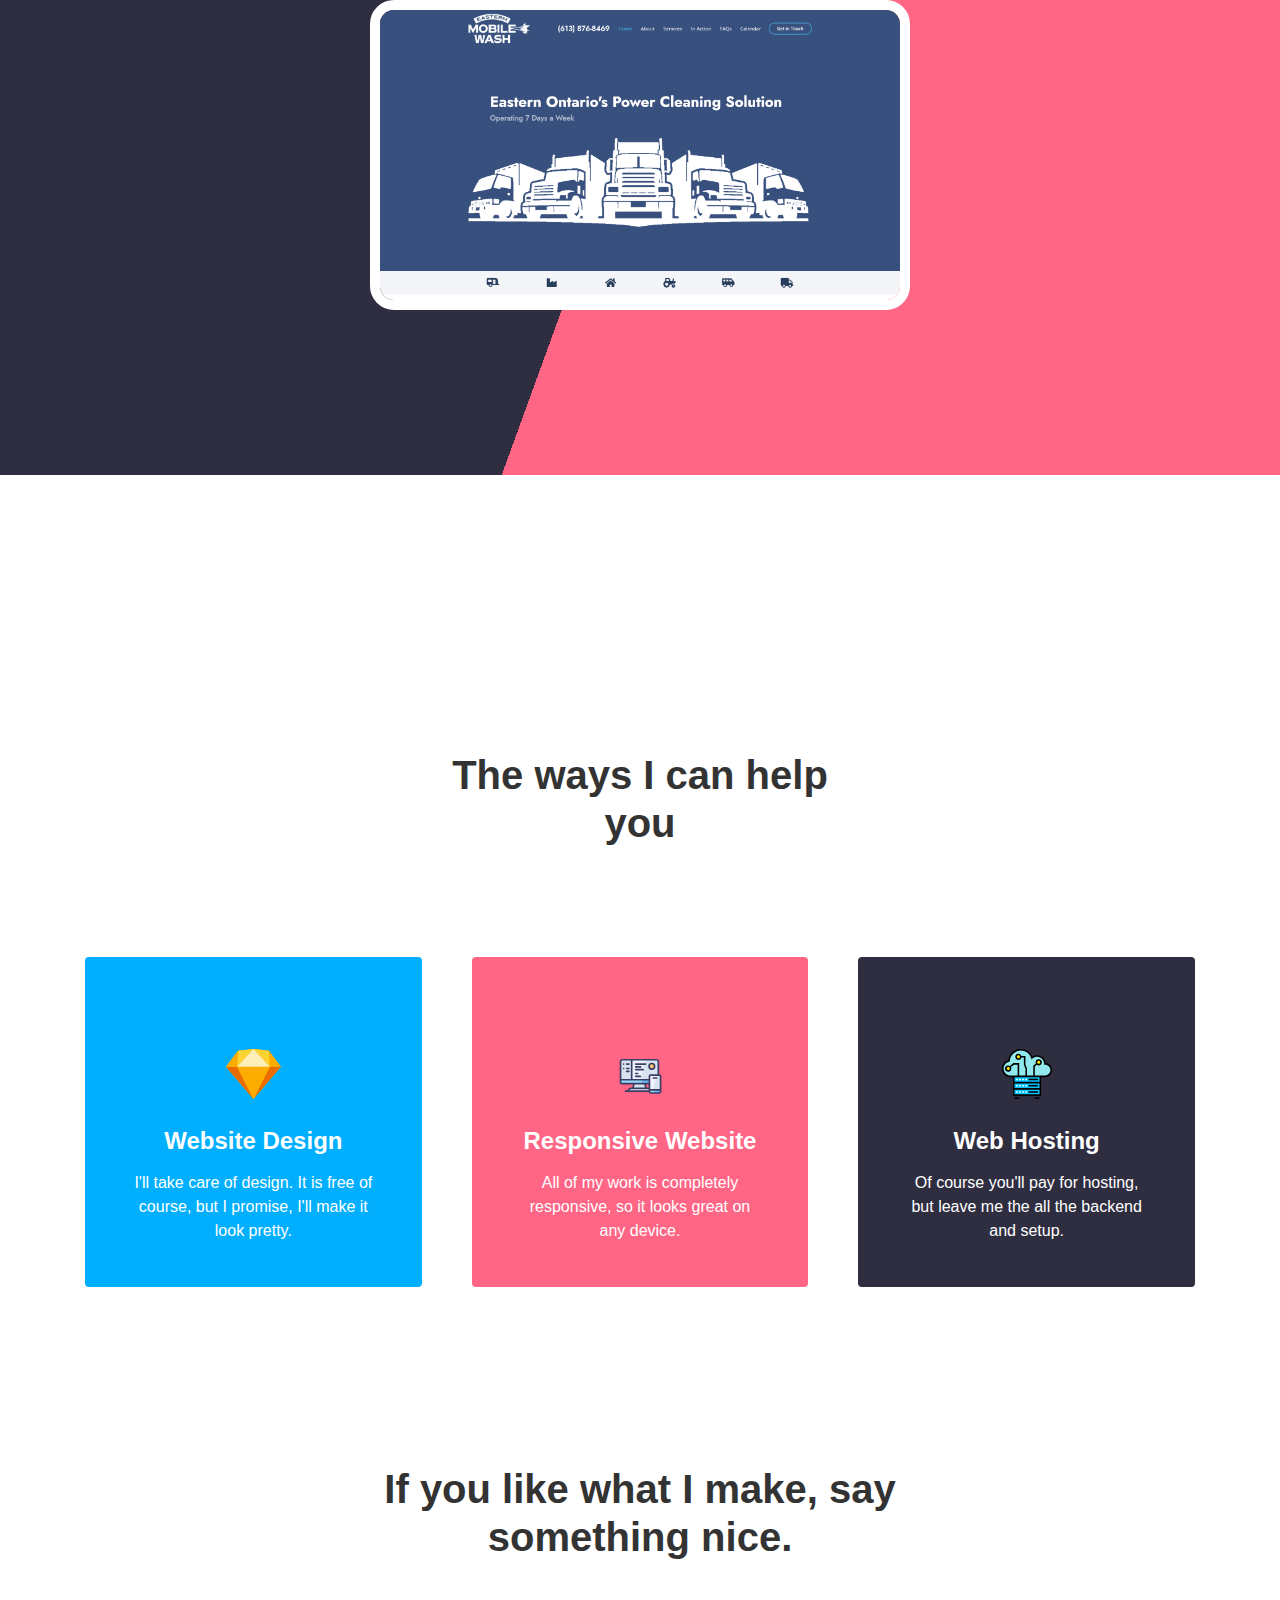
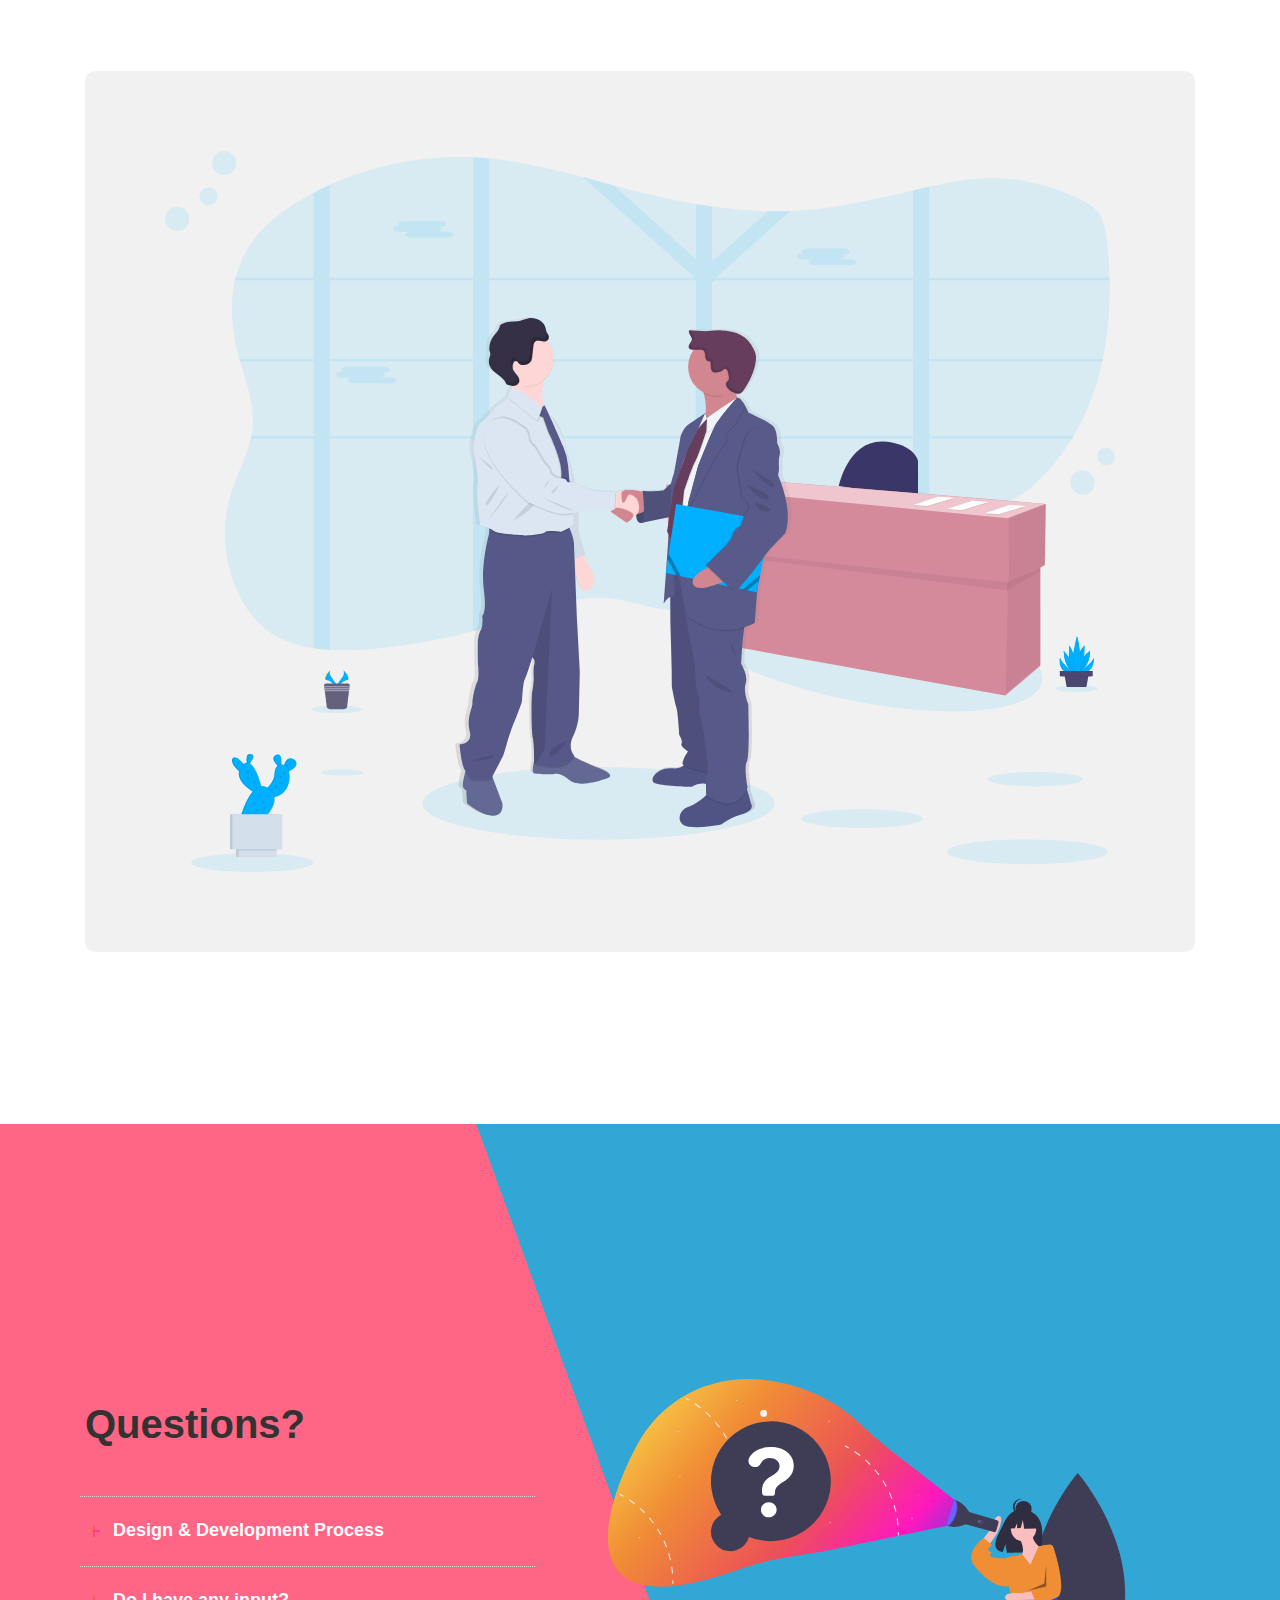
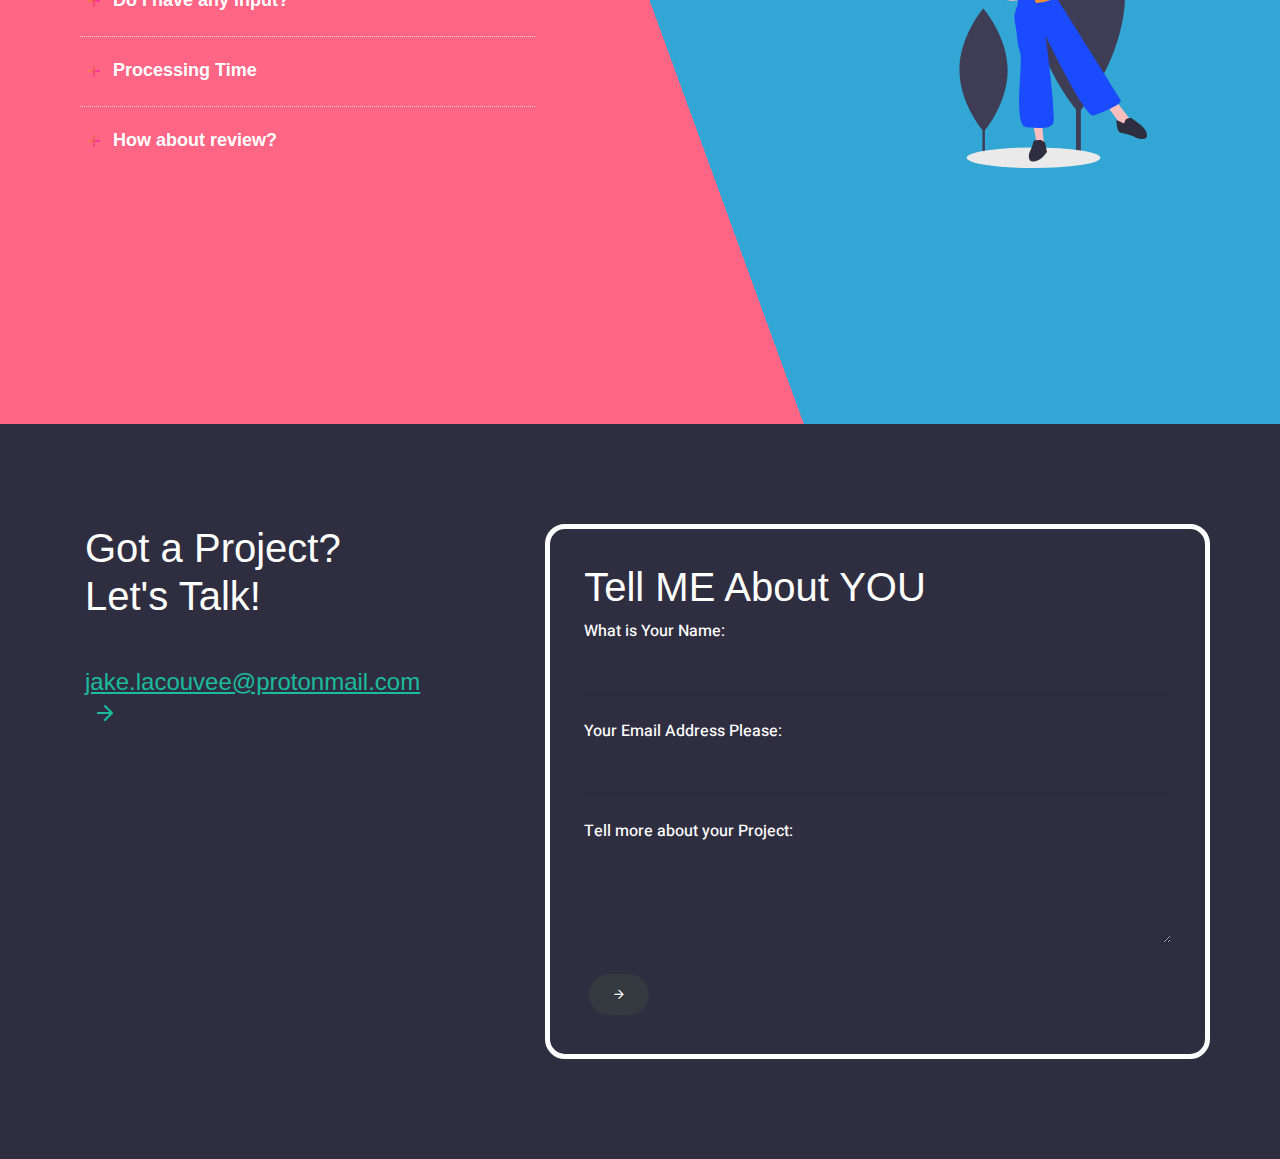
==== commit 7e21d619: "got rid of free and mad skills" ====
--- a/index.html
+++ b/index.html
@@ -111,7 +111,7 @@
 							<span class="text-uppercase font-weight-bold ml-3">SemiColonWeb</span>
 						</div> -->
 						<div class="mx-auto lead-text"  style="max-width: 600px">
-							<p class="lead font-weight-normal mb-5">I will design you a beauitful, responsive landing page for FREE. No ifs, ands or buts, no frills, no questions.</p>
+							<p class="lead font-weight-normal mb-5">I will design you a beauitful, responsive landing page. No ifs, ands or buts, no frills, unquestionably.</p>
 							<a href="demo-freelancer-works.html" class="button button-dark button-hero h-translatey-3 tf-ts button-reveal overflow-visible bg-dark text-right"><span>View my Work</span><i class="icon-line-arrow-right"></i></a>
 							<a href="#" data-scrollto="#footer" data-easing="easeInOutExpo" data-speed="1250" data-offset="70" class="button button-large  bg-transparent m-0"><i class="icon-line2-arrow-down font-weight-bold"></i> <u>Contact Me</u></a>
 						</div>
@@ -163,7 +163,7 @@
 						<div class="col-md-4">
 							<div class="d-flex align-items-center justify-content-center">
 								<div class="counter counter-xlarge text-dark font-weight-bolder"><span data-from="4" data-to="100" data-refresh-interval="50" data-speed="1500"></span></div>
-								<span>% <br><strong>FREE</strong></span>
+								<span>% <br><strong>ON TIME</strong></span>
 							</div>
 						</div>
 
@@ -350,7 +350,7 @@
 						<div class="row align-items-end mb-5">
 							<div class=" say-nice col-lg-5 m-auto">
 								<h3 class="font-weight-bolder h1">The ways I can help you</h3>
-								<p>Here's a little list of my mad skills.</p>
+								<p>Here's a few of my skills.</p>
 							</div>
 						</div>
 
--- a/demos/freelancer/freelancer.css
+++ b/demos/freelancer/freelancer.css
@@ -22,6 +22,10 @@
 * {
   -webkit-font-smoothing: antialiased;
   text-rendering: optimizeLegibility;
+}
+
+.body-wrap {
+  overflow-x: hidden;
 }
 
 .gradient-red-yellow,
@@ -444,4 +448,16 @@
   .svg-trigger-mobile {
     color: white;
   }
-}
+  .mb-0 {
+    display: none;
+  }
+  .form-custom {
+    margin: 5%;
+    border: 2px solid white;
+    padding: 5%;
+    text-align: center;
+  }
+  .footer-head {
+    text-align: center;
+  }
+}
